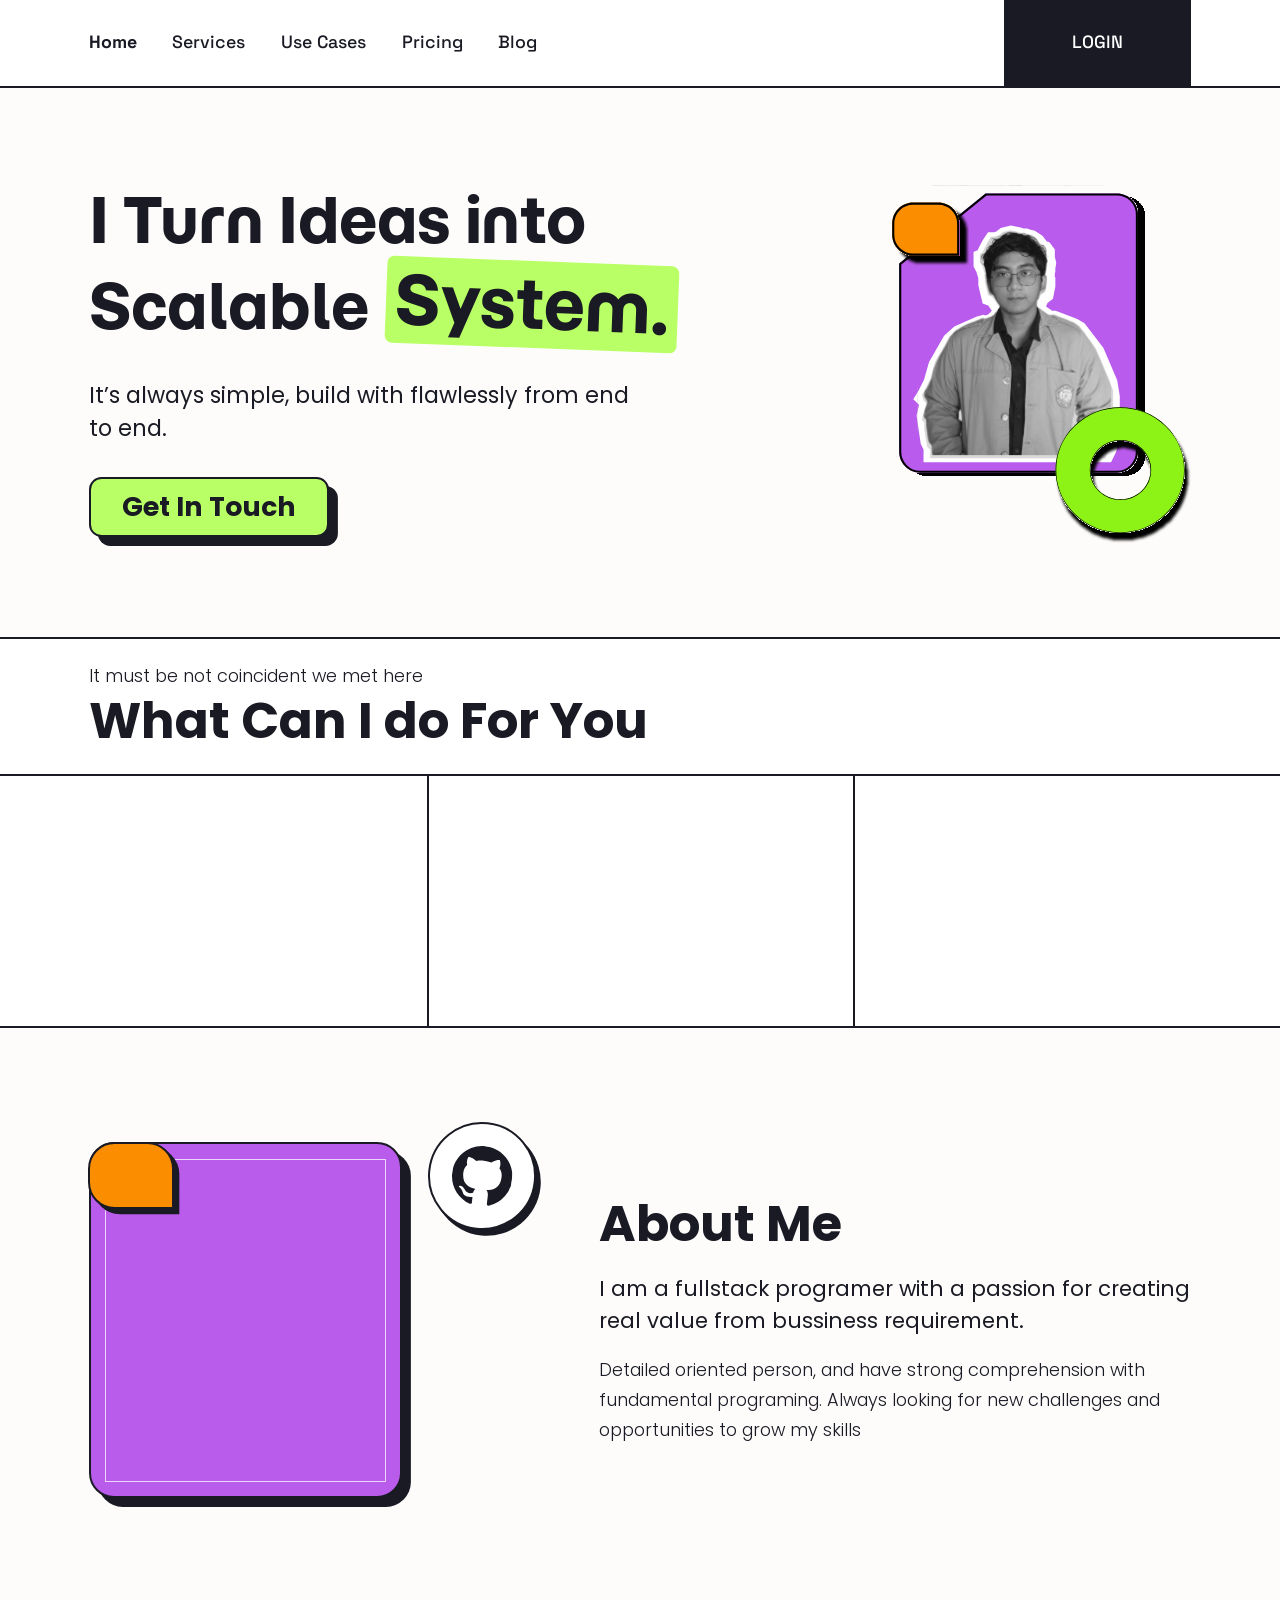
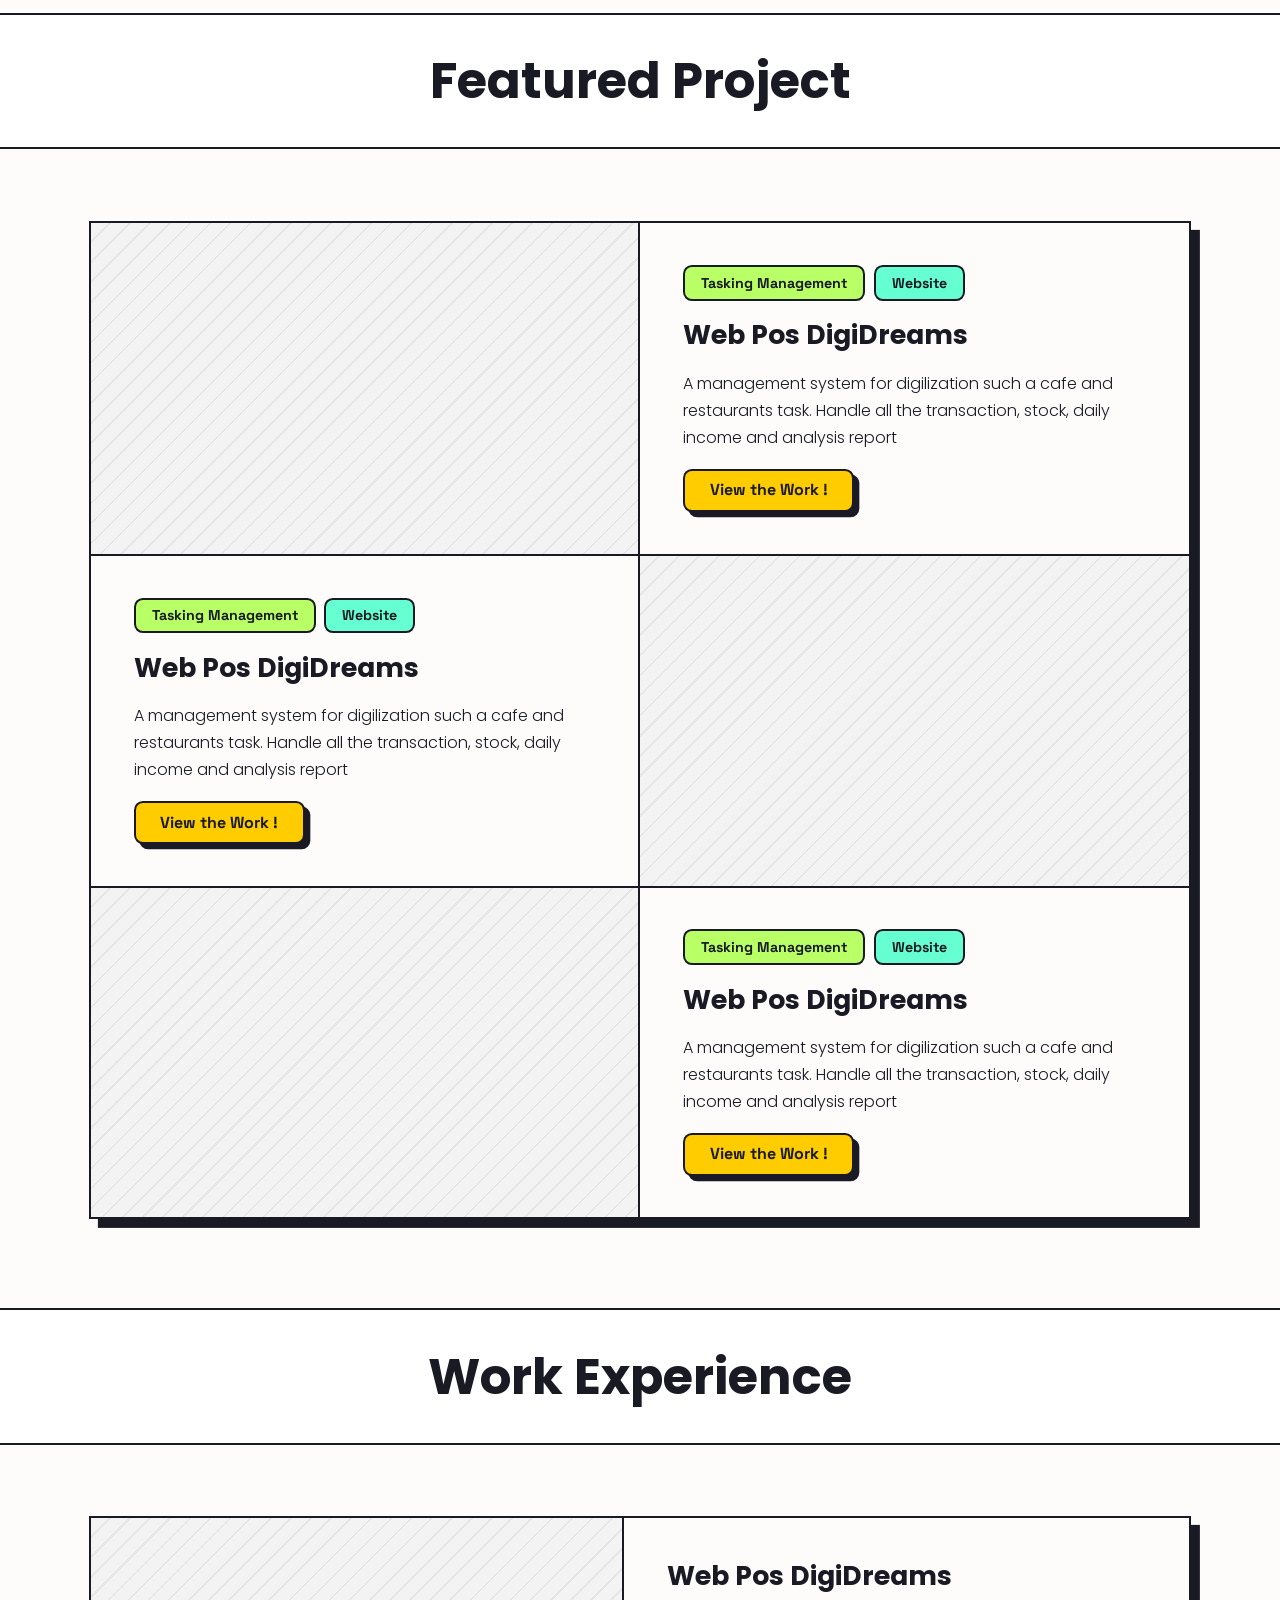
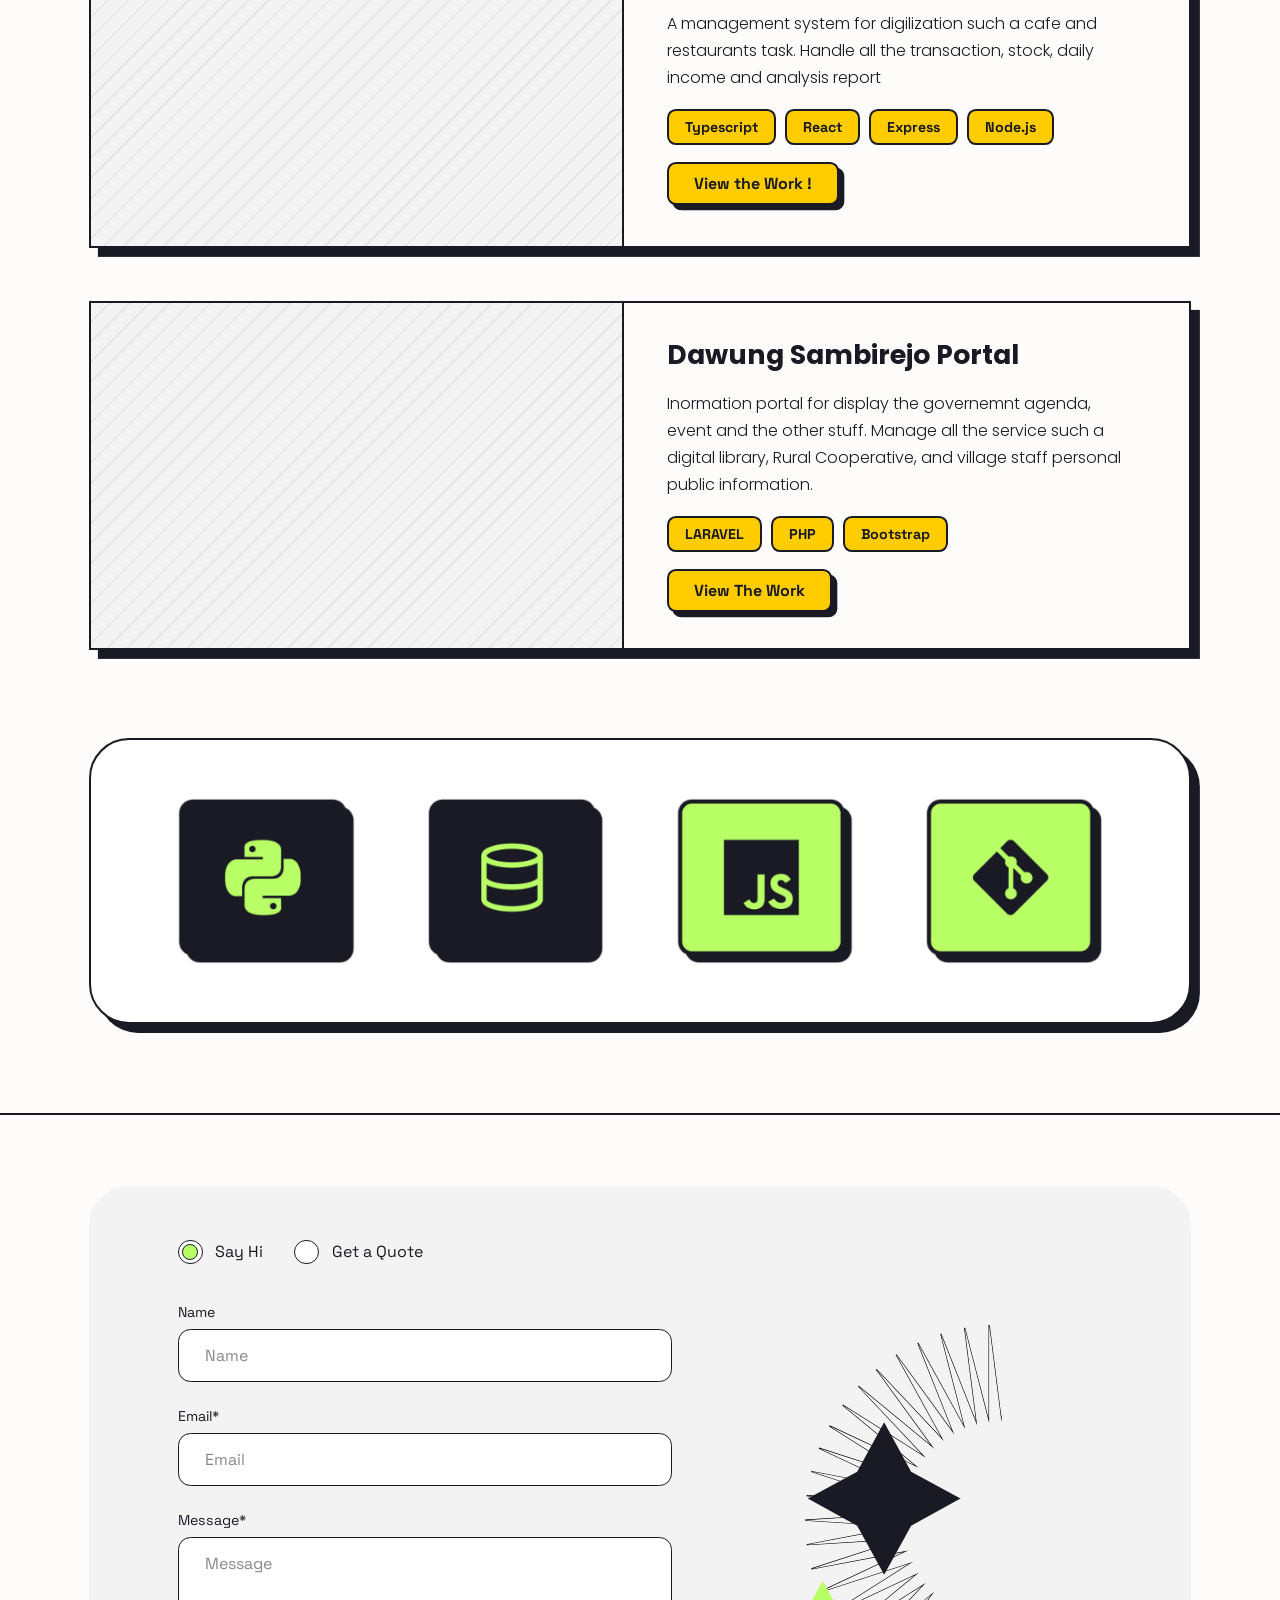
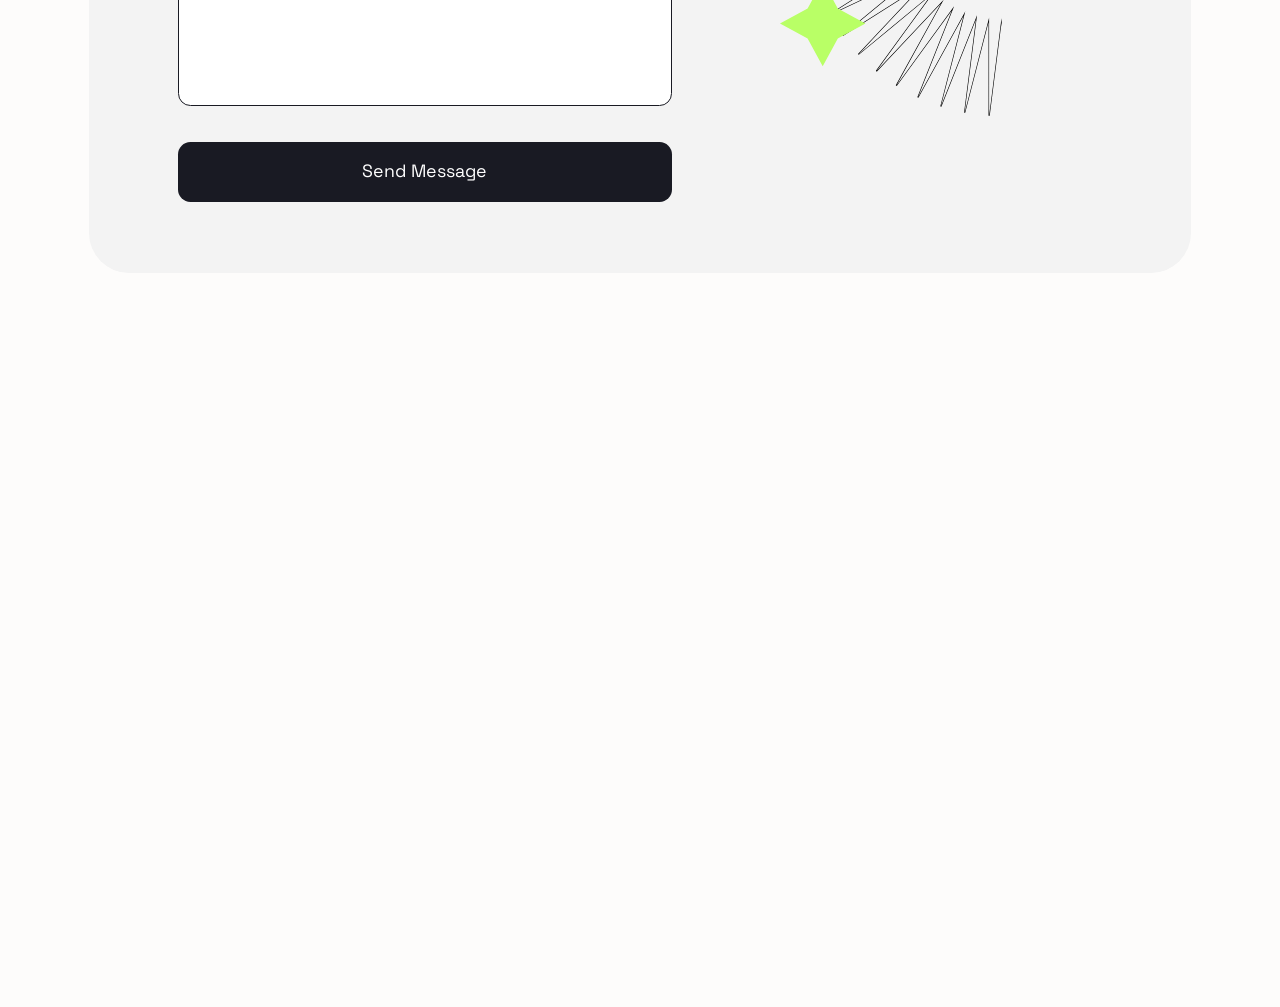
==== index.html @ 07a3982e "first init buat baseline" ====
<!doctype html>
<html lang="en">
<head>
  <meta charset="utf-8">
  <meta name="viewport" content="width=device-width, initial-scale=1">
  <title>Portfolio — Fullstack Developer</title>
  <link rel="preconnect" href="https://fonts.googleapis.com">
  <link rel="preconnect" href="https://fonts.gstatic.com" crossorigin>
  <link href="https://fonts.googleapis.com/css2?family=Momo+Trust+Display&family=Poppins:wght@300;400;700&family=Space+Grotesk:wght@400;500;700&display=swap" rel="stylesheet">
  <link rel="stylesheet" href="styles.css">
</head>
<body>

  <!-- NAVBAR -->
  <header class="nav">
    <div class="wrap nav__row">
      <nav class="nav__links" aria-label="Main">
        <a href="#home" class="is-active">Home</a>
        <a href="#services">Services</a>
        <a href="#projects">Use Cases</a>
        <a href="#experience">Pricing</a>
        <a href="#contact">Blog</a>
      </nav>
      <a class="nav__login" href="#contact">LOGIN</a>
    </div>
  </header>

  <main>
    <!-- HERO -->
    <section class="hero" id="home">
      <div class="wrap hero__row">
        <div class="hero__content">
          <h1 class="hero__title">
            <span class="hero__line">I Turn Ideas into</span>
            <span class="hero__line">Scalable <span class="hero__hl">System.</span></span>
          </h1>
          <p class="hero__desc">It’s always simple, build with flawlessly from end to end.</p>
          <a class="btn btn--cta" href="#contact">Get In Touch</a>
        </div>
        <img class="hero__art" src="assets/hero-art.svg" width="424" height="497" alt="Portrait on a purple panel with an orange tab and a green ring">
      </div>
    </section>

    <!-- SERVICES -->
    <section class="strip strip--open" id="services">
      <div class="wrap strip__text">
        <p class="eyebrow">It must be not coincident we met here</p>
        <h2 class="title">What Can I do For You</h2>
      </div>
    </section>
    <div class="trio" aria-label="Services">
      <div class="trio__cell"></div>
      <div class="trio__cell"></div>
      <div class="trio__cell"></div>
    </div>

    <!-- ABOUT -->
    <section class="about" id="about">
      <div class="wrap about__row">
        <div class="about__graphic" aria-hidden="true">
          <div class="panel">
            <div class="panel__tab"></div>
          </div>
          <div class="badge">
            <div class="badge__disc">
              <svg viewBox="0 0 16 16" width="68" height="68" fill="#191a23"><path d="M8 0C3.58 0 0 3.58 0 8c0 3.54 2.29 6.53 5.47 7.59.4.07.55-.17.55-.38 0-.19-.01-.82-.01-1.49-2.01.37-2.53-.49-2.69-.94-.09-.23-.48-.94-.82-1.13-.28-.15-.68-.52-.01-.53.63-.01 1.08.58 1.23.82.72 1.21 1.87.87 2.33.66.07-.52.28-.87.51-1.07-1.78-.2-3.64-.89-3.64-3.95 0-.87.31-1.59.82-2.15-.08-.2-.36-1.02.08-2.12 0 0 .67-.21 2.2.82.64-.18 1.32-.27 2-.27.68 0 1.36.09 2 .27 1.53-1.04 2.2-.82 2.2-.82.44 1.1.16 1.92.08 2.12.51.56.82 1.27.82 2.15 0 3.07-1.87 3.75-3.65 3.95.29.25.54.73.54 1.48 0 1.07-.01 1.93-.01 2.2 0 .21.15.46.55.38A8.013 8.013 0 0016 8c0-4.42-3.58-8-8-8z"/></svg>
            </div>
          </div>
        </div>
        <div class="about__text">
          <h2 class="title">About Me</h2>
          <p class="lead">I am a fullstack programer with a passion for creating real value from bussiness requirement.</p>
          <p class="body">Detailed oriented person, and have strong comprehension with fundamental programing. Always looking for new challenges and opportunities to grow my skills</p>
        </div>
      </div>
    </section>

    <!-- FEATURED PROJECT -->
    <section class="strip strip--center" id="projects">
      <div class="wrap"><h2 class="title">Featured Project</h2></div>
    </section>
    <section class="block">
      <div class="wrap">
        <div class="frame">
          <div class="prow">
            <div class="slot" aria-hidden="true"></div>
            <article class="cardbody">
              <div class="tags"><span class="tag tag--green">Tasking Management</span><span class="tag tag--mint">Website</span></div>
              <h3 class="card-title">Web Pos DigiDreams</h3>
              <p class="body">A management system for digilization such a cafe and restaurants task. Handle all the transaction, stock, daily income and analysis report</p>
              <a class="btn" href="#">View the Work !</a>
            </article>
          </div>
          <div class="prow">
            <article class="cardbody">
              <div class="tags"><span class="tag tag--green">Tasking Management</span><span class="tag tag--mint">Website</span></div>
              <h3 class="card-title">Web Pos DigiDreams</h3>
              <p class="body">A management system for digilization such a cafe and restaurants task. Handle all the transaction, stock, daily income and analysis report</p>
              <a class="btn" href="#">View the Work !</a>
            </article>
            <div class="slot" aria-hidden="true"></div>
          </div>
          <div class="prow">
            <div class="slot" aria-hidden="true"></div>
            <article class="cardbody">
              <div class="tags"><span class="tag tag--green">Tasking Management</span><span class="tag tag--mint">Website</span></div>
              <h3 class="card-title">Web Pos DigiDreams</h3>
              <p class="body">A management system for digilization such a cafe and restaurants task. Handle all the transaction, stock, daily income and analysis report</p>
              <a class="btn" href="#">View the Work !</a>
            </article>
          </div>
        </div>
      </div>
    </section>

    <!-- WORK EXPERIENCE -->
    <section class="strip strip--center" id="experience">
      <div class="wrap"><h2 class="title">Work Experience</h2></div>
    </section>
    <section class="block block--stack">
      <div class="wrap">
        <article class="frame wcard">
          <div class="slot" aria-hidden="true"></div>
          <div class="cardbody">
            <h3 class="card-title">Web Pos DigiDreams</h3>
            <p class="body">A management system for digilization such a cafe and restaurants task. Handle all the transaction, stock, daily income and analysis report</p>
            <div class="tags"><span class="tag tag--yellow">Typescript</span><span class="tag tag--yellow">React</span><span class="tag tag--yellow">Express</span><span class="tag tag--yellow">Node.js</span></div>
            <a class="btn" href="#">View the Work !</a>
          </div>
        </article>
        <article class="frame wcard">
          <div class="slot" aria-hidden="true"></div>
          <div class="cardbody">
            <h3 class="card-title">Dawung Sambirejo Portal</h3>
            <p class="body">Inormation portal for display the governemnt agenda, event and the other stuff. Manage all the service such a digital library, Rural Cooperative, and village staff personal public information.</p>
            <div class="tags"><span class="tag tag--yellow">LARAVEL</span><span class="tag tag--yellow">PHP</span><span class="tag tag--yellow">Bootstrap</span></div>
            <a class="btn" href="#">View The Work</a>
          </div>
        </article>
      </div>
    </section>

    <!-- SKILLS -->
    <section class="skills">
      <div class="wrap">
        <div class="skills__card">
          <img class="skill" src="assets/skill-python.png" width="201" height="189" alt="Python">
          <img class="skill" src="assets/skill-database.png" width="200" height="189" alt="SQL / Database">
          <img class="skill" src="assets/skill-javascript.png" width="201" height="189" alt="JavaScript">
          <img class="skill" src="assets/skill-git.png" width="200" height="189" alt="Git">
        </div>
      </div>
    </section>

    <hr class="rule">

    <!-- CONTACT -->
    <section class="contact" id="contact">
      <div class="wrap">
        <div class="contact__box">
          <form class="form" id="contact-form" novalidate>
            <div class="form__radios" role="radiogroup" aria-label="Topic">
              <label class="radio"><input type="radio" name="topic" value="hi" checked><span class="radio__dot"></span><span class="radio__label">Say Hi</span></label>
              <label class="radio"><input type="radio" name="topic" value="quote"><span class="radio__dot"></span><span class="radio__label">Get a Quote</span></label>
            </div>
            <div class="form__fields">
              <div class="field"><label for="f-name">Name</label><input id="f-name" name="name" type="text" placeholder="Name" autocomplete="name"></div>
              <div class="field"><label for="f-email">Email*</label><input id="f-email" name="email" type="email" placeholder="Email" autocomplete="email" required></div>
              <div class="field"><label for="f-msg">Message*</label><textarea id="f-msg" name="message" placeholder="Message" required></textarea></div>
            </div>
            <button class="form__submit" type="submit">Send Message</button>
          </form>
          <img class="contact__art" src="assets/contact-art.svg" width="470" height="762" alt="">
        </div>
      </div>
    </section>
  </main>

  <script src="script.js"></script>
</body>
</html>
---- styles.css ----
/* =========================================================
   Design tokens (from the Figma file, unified)
   ========================================================= */
:root {
  --ink: #191a23;
  --green: #b9ff66;
  --yellow: #ffcc00;
  --mint: #66ffd1;
  --purple: #b95beb;
  --orange: #fa8e00;
  --grey: #f3f3f3;
  --paper: #fdfcfb;
  --placeholder: #898989;

  --line: 3px;                      /* every structural line */
  --shadow-sm: 6px 6px 0 var(--ink);   /* buttons */
  --shadow-lg: 10px 10px 0 var(--ink); /* CTA + framed blocks */
  --r-sm: 10px;                     /* tags, buttons */
  --r-md: 14px;                     /* CTA, inputs */
  --r-lg: 45px;                     /* big standalone panels */

  --f-body: 'Poppins', sans-serif;
  --f-ui: 'Space Grotesk', sans-serif;
  --f-display: 'Momo Trust Display', 'Poppins', sans-serif;
}

*, *::before, *::after { box-sizing: border-box; margin: 0; padding: 0; }
html { scroll-behavior: smooth; }
body {
  background: var(--paper);
  color: var(--ink);
  font-family: var(--f-body);
  font-weight: 300;
  overflow-x: hidden;
}
img { display: block; max-width: none; }
a { color: inherit; text-decoration: none; }

/* One content column: 100px margins on a 1440 canvas */
.wrap { width: 1240px; margin: 0 auto; }

/* =========================================================
   Typography — bold = titles/labels, regular = lead, light = body
   ========================================================= */
.title { font: 700 56px/1.15 var(--f-body); }
.eyebrow { font: 300 20px/1.5 var(--f-body); }
.lead { font: 400 24px/1.5 var(--f-body); }
.body { font: 300 18px/1.7 var(--f-body); }
.card-title { font: 700 30px/1.25 var(--f-body); }

/* =========================================================
   Shared components
   ========================================================= */
.btn {
  display: inline-flex; align-items: center; justify-content: center;
  height: 48px; padding: 0 28px;
  background: var(--yellow); color: var(--ink);
  border: var(--line) solid var(--ink); border-radius: var(--r-sm);
  box-shadow: var(--shadow-sm);
  font: 700 18px/1 var(--f-ui); white-space: nowrap;
  transition: transform .12s, box-shadow .12s;
}
.btn:hover { transform: translate(3px, 3px); box-shadow: 3px 3px 0 var(--ink); }
.btn:active { transform: translate(6px, 6px); box-shadow: 0 0 0 var(--ink); }
.btn--cta {
  height: 68px; padding: 0 35px; background: var(--green);
  border-radius: var(--r-md); box-shadow: var(--shadow-lg);
  font: 700 30px/1 var(--f-body);
}
.btn--cta:hover { transform: translate(5px, 5px); box-shadow: 5px 5px 0 var(--ink); }
.btn--cta:active { transform: translate(10px, 10px); box-shadow: 0 0 0 var(--ink); }

.tags { display: flex; flex-wrap: wrap; gap: 10px; }
.tag {
  display: inline-flex; align-items: center; height: 40px; padding: 0 18px;
  border: var(--line) solid var(--ink); border-radius: var(--r-sm);
  font: 700 16px/1 var(--f-ui); white-space: nowrap;
}
.tag--green { background: var(--green); }
.tag--mint { background: var(--mint); }
.tag--yellow { background: var(--yellow); }

/* Full-bleed section strips: lines run edge to edge */
.strip {
  display: flex; align-items: center; height: 154px; background: #fff;
  border-top: var(--line) solid var(--ink); border-bottom: var(--line) solid var(--ink);
}
.strip--open { border-bottom: 0; }          /* the cards below supply this line */
.strip--center .wrap { text-align: center; }
.strip__text { display: flex; flex-direction: column; gap: 2px; }

/* Framed block: one border, one shadow, flush internal dividers */
.frame {
  background: var(--paper);
  border: var(--line) solid var(--ink); box-shadow: var(--shadow-lg);
}
.block { padding: 80px 0 100px; }
.block--stack .wrap { display: flex; flex-direction: column; gap: 60px; }

/* Empty image slot (project screenshots go here) */
.slot {
  background:
    repeating-linear-gradient(135deg, transparent 0 14px, rgba(25, 26, 35, .06) 14px 16px),
    var(--grey);
}

/* Card text column shared by projects + work experience */
.cardbody {
  display: flex; flex-direction: column; align-items: flex-start; justify-content: center;
  gap: 20px; padding: 40px 48px;
}
.cardbody .body { max-width: 520px; }

/* =========================================================
   Navbar
   ========================================================= */
.nav { background: #fff; border-bottom: var(--line) solid var(--ink); }
.nav__row { height: 97px; display: flex; justify-content: space-between; align-items: stretch; }
.nav__links { display: flex; align-items: center; gap: 40px; font: 500 20px/1 var(--f-ui); }
.nav__links a { transition: opacity .15s; }
.nav__links a:hover { opacity: .55; }
.nav__links a.is-active { font-weight: 700; }
.nav__login {
  width: 211px; display: flex; align-items: center; justify-content: center;
  background: var(--ink); color: #fff; font: 500 20px/1 var(--f-ui);
  transition: background .15s, color .15s;
}
.nav__login:hover { background: var(--green); color: var(--ink); }

/* =========================================================
   Hero
   ========================================================= */
.hero { padding: 56px 0 64px; }
.hero__row { display: flex; align-items: center; justify-content: space-between; }
.hero__content { display: flex; flex-direction: column; align-items: flex-start; gap: 35px; }
.hero__title { font: 400 70px/1.3 var(--f-display); }
.hero__line { display: block; }
.hero__hl {
  display: inline-block; padding: 0 10px; margin-left: 4px;
  background: var(--green); border-radius: 8px;
  font-size: 75px; transform: rotate(2.2deg);
}
.hero__desc { width: 613px; font: 400 25px/1.5 var(--f-body); }
.hero__art { width: 424px; height: 497px; flex: none; }

/* =========================================================
   Services
   ========================================================= */
.trio {
  display: grid; grid-template-columns: repeat(3, 1fr); height: 286px; background: #fff;
  border-top: var(--line) solid var(--ink); border-bottom: var(--line) solid var(--ink);
}
.trio__cell + .trio__cell { border-left: var(--line) solid var(--ink); }

/* =========================================================
   About
   ========================================================= */
.about { padding: 100px 0; }
.about__row { display: grid; grid-template-columns: 520px 1fr; column-gap: 54px; align-items: center; }
.about__graphic { position: relative; height: 458px; }
.panel {
  position: absolute; left: 0; top: 29px; width: 352px; height: 400px;
  background: var(--purple); border: var(--line) solid var(--ink); border-radius: 28px;
  box-shadow: var(--shadow-lg);
}
.panel::before {  /* thin inner frame, as in the hero artwork */
  content: ''; position: absolute; inset: 16px; border: 1px solid rgba(255, 255, 255, .75);
}
.panel__tab {
  position: absolute; left: -3px; top: -3px; width: 96px; height: 76px;
  background: var(--orange); border: var(--line) solid var(--ink);
  border-radius: 30px 30px 0 30px; box-shadow: var(--shadow-sm);
}
.badge { position: absolute; left: 376px; top: 0; width: 134px; height: 134px; display: flex; align-items: center; justify-content: center; }
.badge__disc {
  width: 122px; height: 122px; display: flex; align-items: center; justify-content: center;
  background: #fff; border: var(--line) solid var(--ink); border-radius: 50%;
  box-shadow: var(--shadow-sm); transform: rotate(6deg);
}
.about__text { display: flex; flex-direction: column; gap: 20px; max-width: 666px; }
.about__text .title { margin-bottom: 4px; }
.about__text .body { font-size: 20px; }

/* =========================================================
   Featured projects (3 rows: slot | text, text | slot, slot | text)
   ========================================================= */
.prow { display: grid; grid-template-columns: 1fr 1fr; min-height: 373px; }
.prow + .prow { border-top: var(--line) solid var(--ink); }
.prow > :first-child { border-right: var(--line) solid var(--ink); }

/* Work experience: image slot flush left, text right */
.wcard { display: grid; grid-template-columns: 600px 1fr; min-height: 373px; }
.wcard > .slot { border-right: var(--line) solid var(--ink); }

/* =========================================================
   Skills
   ========================================================= */
.skills { padding-bottom: 100px; }
.skills__card {
  display: flex; justify-content: center; gap: 80px; padding: 64px 40px;
  background: #fff; border: var(--line) solid var(--ink); border-radius: var(--r-lg);
  box-shadow: var(--shadow-lg);
}
.skill { transition: transform .15s; }
.skill:hover { transform: translate(-3px, -3px); }

/* =========================================================
   Contact
   ========================================================= */
.rule { border: 0; border-top: var(--line) solid var(--ink); }
.contact { padding: 80px 0 100px; }
.contact__box {
  position: relative; overflow: hidden; height: 773px;
  background: var(--grey); border-radius: var(--r-lg); padding: 60px 100px 80px;
}
/* the artwork has a baked-in 3px box edge on its top + right: push it out so the box clips it cleanly */
.contact__art { position: absolute; right: -8px; top: -5px; width: 470px; height: 762px; pointer-events: none; }
.form { position: relative; z-index: 1; width: 556px; display: flex; flex-direction: column; gap: 40px; }
.form__radios { display: flex; gap: 35px; }
.radio { position: relative; display: block; height: 28px; cursor: pointer; font: 400 18px/1 var(--f-ui); }
.radio input { position: absolute; opacity: 0; inset: 0; }
.radio__dot { position: absolute; left: 0; top: 0; width: 28px; height: 28px; border: 1px solid var(--ink); border-radius: 50%; background: #fff; }
.radio input:checked + .radio__dot::after { content: ''; position: absolute; inset: 4px; border-radius: 50%; background: var(--green); border: 1px solid var(--ink); }
.radio input:focus-visible + .radio__dot { outline: 2px solid var(--ink); outline-offset: 2px; }
.radio__label { display: block; margin-left: 42px; line-height: 28px; white-space: nowrap; }
.form__fields { display: flex; flex-direction: column; gap: 25px; }
.field { display: flex; flex-direction: column; gap: 5px; }
.field label { font: 400 16px/28px var(--f-ui); }
.field input, .field textarea {
  width: 556px; background: #fff; border: 1px solid var(--ink); border-radius: var(--r-md);
  padding: 18px 30px; font: 400 18px/1.3 var(--f-ui); color: var(--ink); outline: none;
}
.field input { height: 59px; }
.field textarea { height: 190px; resize: none; }
.field input::placeholder, .field textarea::placeholder { color: var(--placeholder); }
.field input:focus, .field textarea:focus { box-shadow: 0 0 0 3px var(--green); }
.field.is-invalid input, .field.is-invalid textarea { border-color: #d33; box-shadow: 0 0 0 3px rgba(221, 51, 51, .25); }
.form__submit {
  width: 556px; height: 68px; background: var(--ink); color: #fff; border: 0; border-radius: var(--r-md); cursor: pointer;
  font: 400 20px/1 var(--f-ui); transition: background .15s, color .15s;
}
.form__submit:hover { background: var(--green); color: var(--ink); }
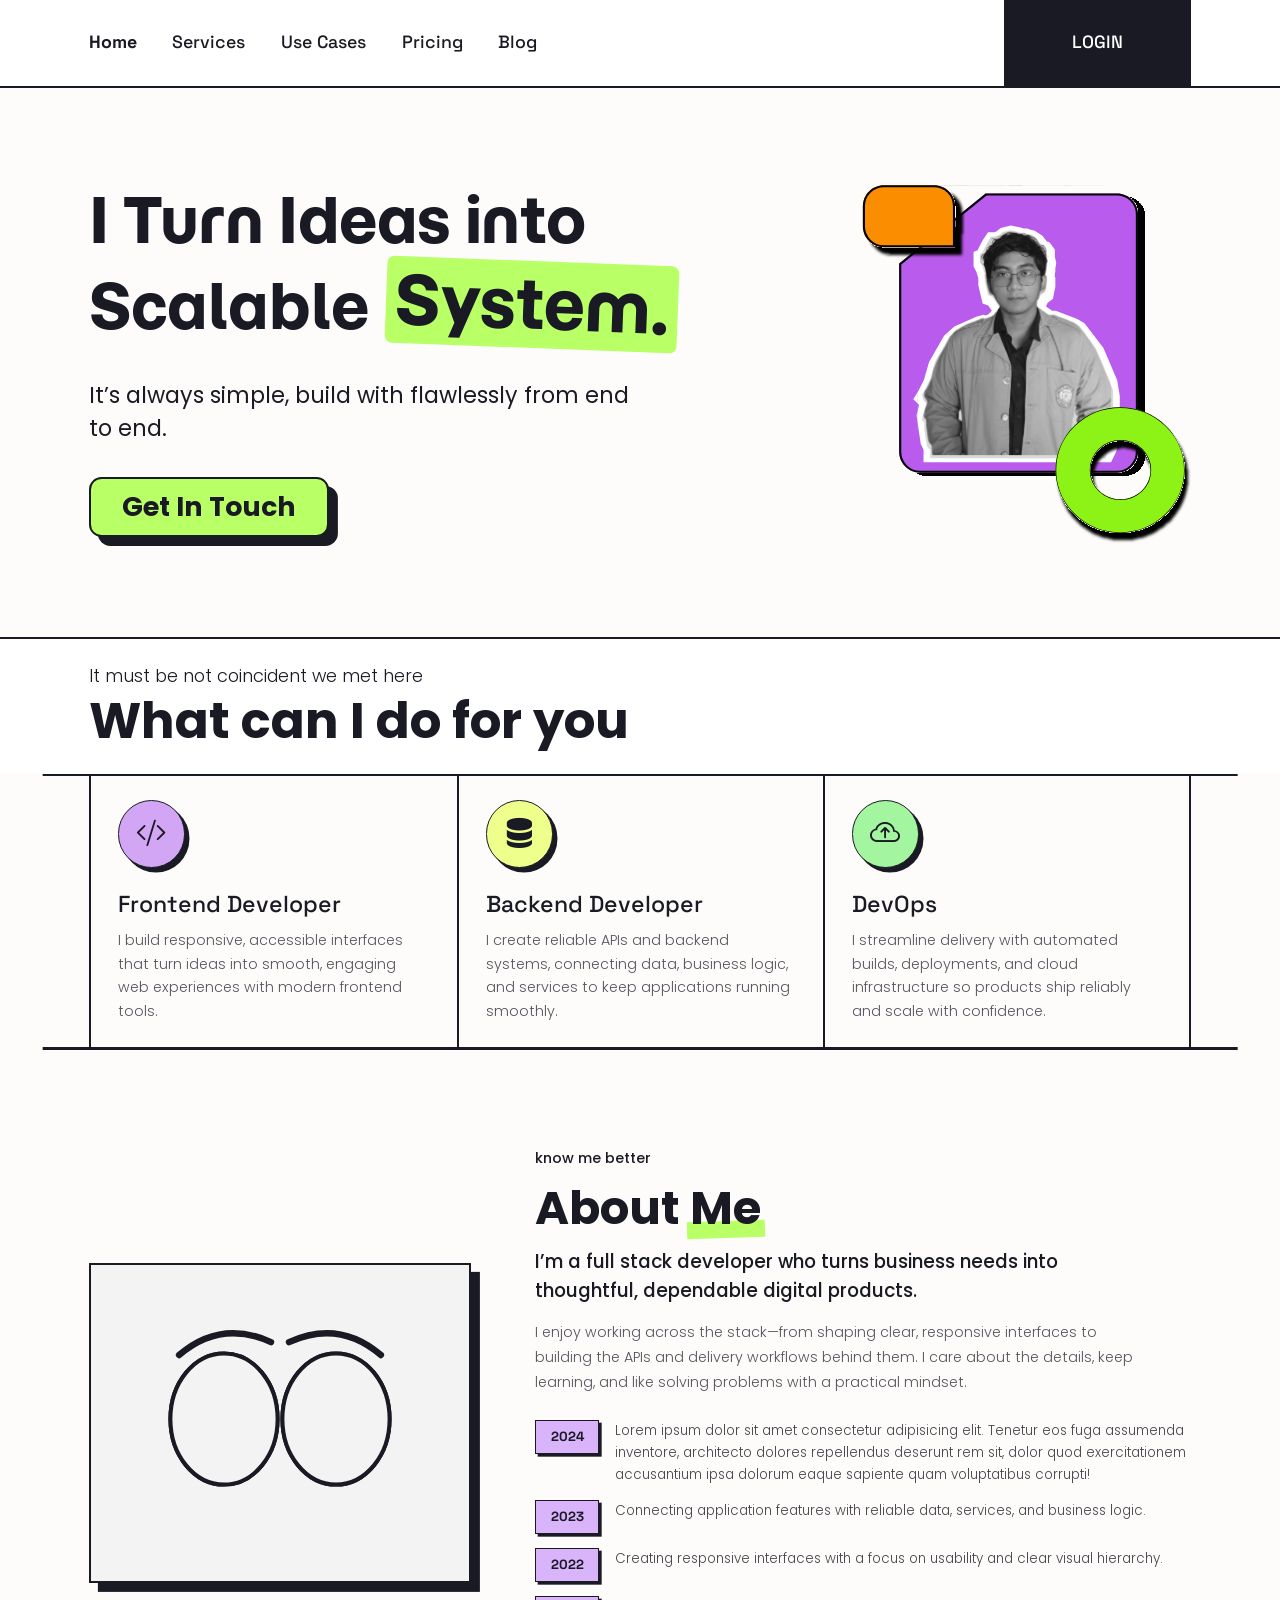
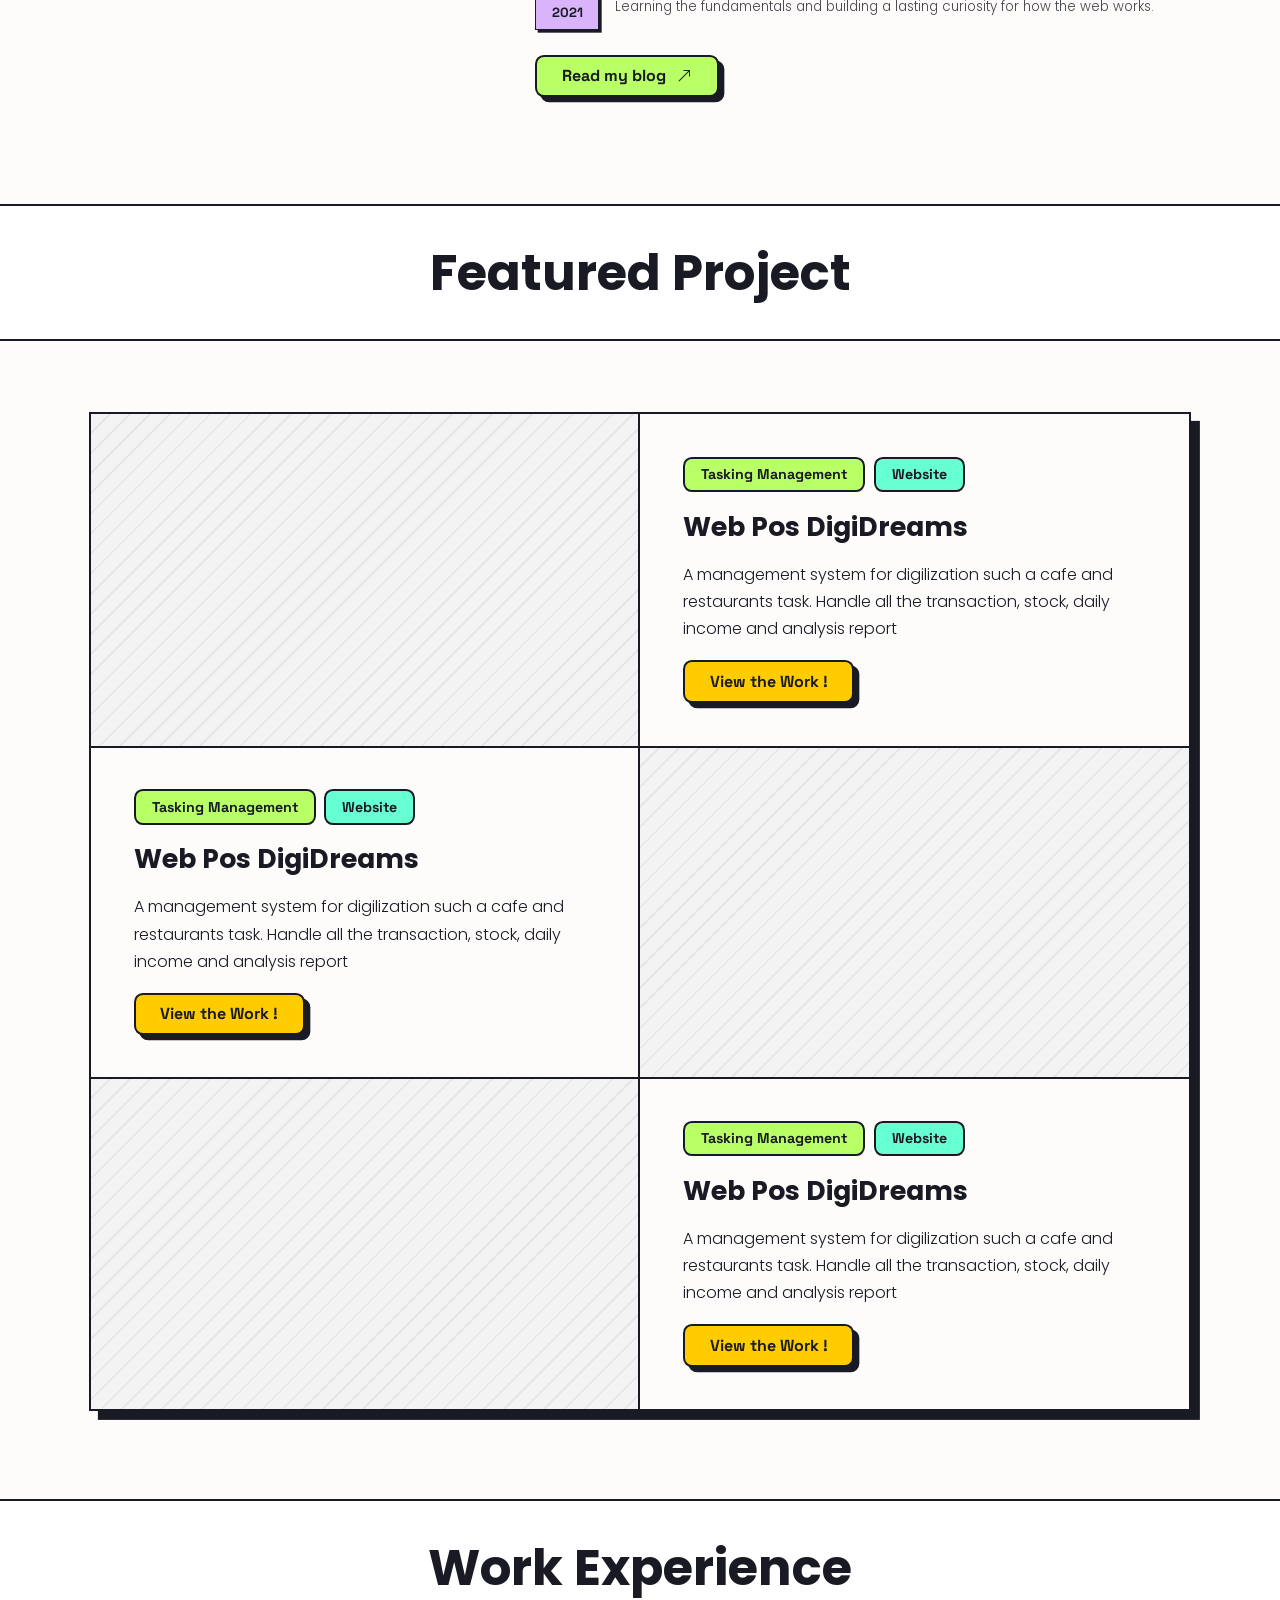
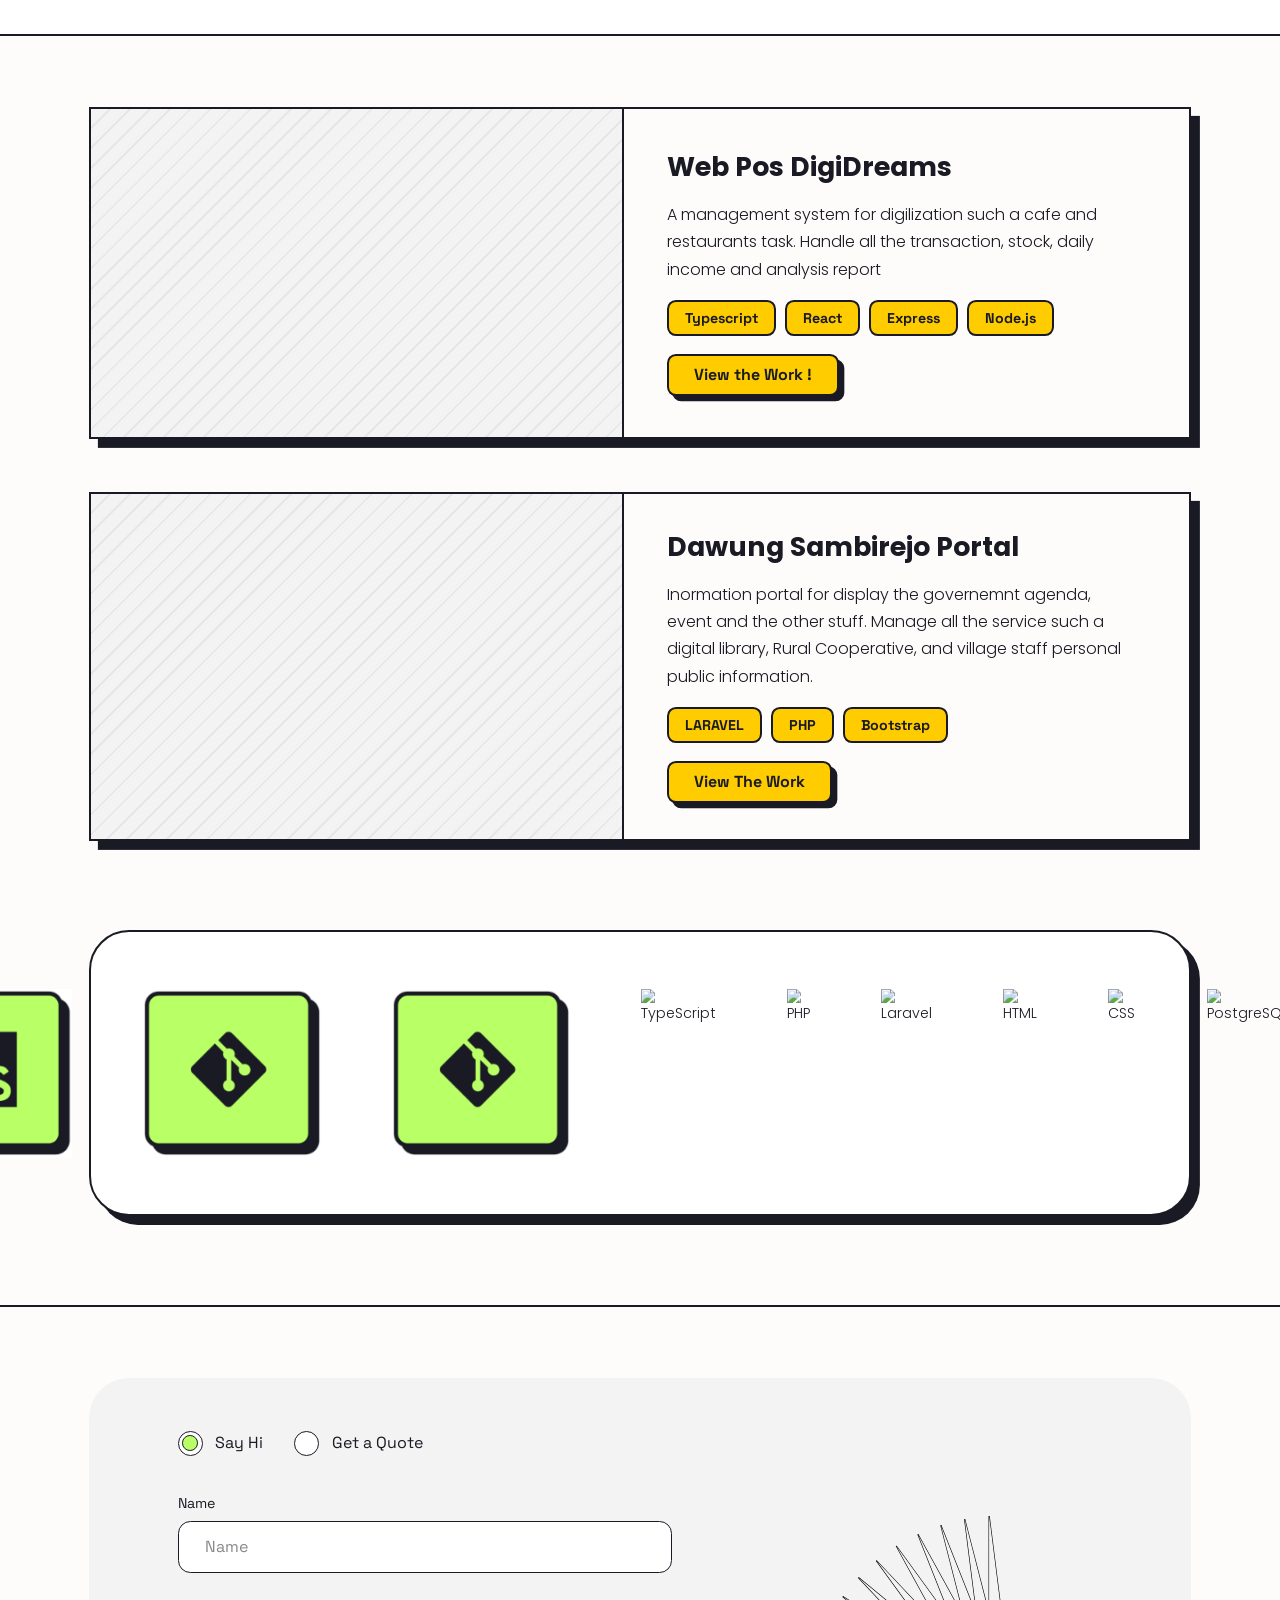
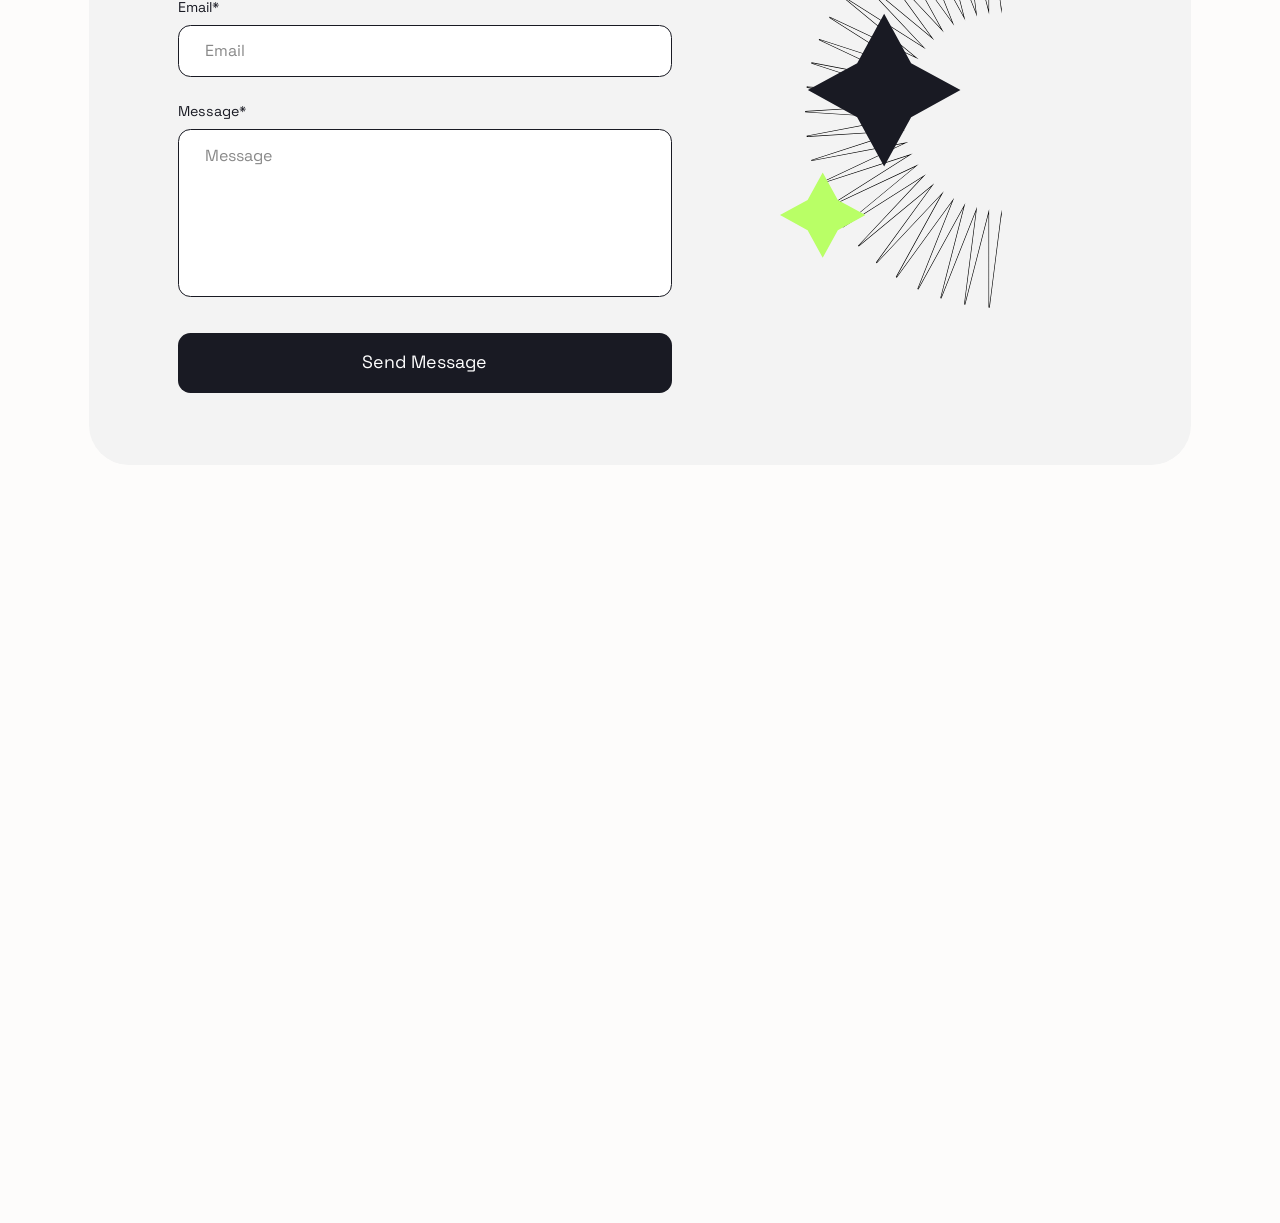
==== commit d5fdc51f: "fix" ====
--- a/index.html
+++ b/index.html
@@ -6,6 +6,7 @@
   <title>Portfolio — Fullstack Developer</title>
   <link rel="preconnect" href="https://fonts.googleapis.com">
   <link rel="preconnect" href="https://fonts.gstatic.com" crossorigin>
+  <link rel="stylesheet" href="https://cdn.jsdelivr.net/npm/bootstrap-icons@1.11.3/font/bootstrap-icons.min.css">
   <link href="https://fonts.googleapis.com/css2?family=Momo+Trust+Display&family=Poppins:wght@300;400;700&family=Space+Grotesk:wght@400;500;700&display=swap" rel="stylesheet">
   <link rel="stylesheet" href="styles.css">
 </head>
@@ -44,33 +45,58 @@
     <!-- SERVICES -->
     <section class="strip strip--open" id="services">
       <div class="wrap strip__text">
-        <p class="eyebrow">It must be not coincident we met here</p>
-        <h2 class="title">What Can I do For You</h2>
+      <p class="eyebrow">It must be not coincident we met here</p>
+        <h2 class="title">What can I do for you</h2>
       </div>
     </section>
     <div class="trio" aria-label="Services">
-      <div class="trio__cell"></div>
-      <div class="trio__cell"></div>
-      <div class="trio__cell"></div>
+      <article class="trio__cell">
+        <span class="service-icon service-icon--purple" aria-hidden="true"><i class="bi bi-code-slash"></i></span>
+        <h3 class="service-title">Frontend Developer</h3>
+        <p class="service-desc">I build responsive, accessible interfaces that turn ideas into smooth, engaging web experiences with modern frontend tools.</p>
+      </article>
+      <article class="trio__cell">
+        <span class="service-icon service-icon--yellow" aria-hidden="true"><i class="bi bi-server"></i></span>
+        <h3 class="service-title">Backend Developer</h3>
+        <p class="service-desc">I create reliable APIs and backend systems, connecting data, business logic, and services to keep applications running smoothly.</p>
+      </article>
+      <article class="trio__cell">
+        <span class="service-icon service-icon--green" aria-hidden="true"><i class="bi bi-cloud-arrow-up"></i></span>
+        <h3 class="service-title">DevOps</h3>
+        <p class="service-desc">I streamline delivery with automated builds, deployments, and cloud infrastructure so products ship reliably and scale with confidence.</p>
+      </article>
     </div>
 
     <!-- ABOUT -->
     <section class="about" id="about">
-      <div class="wrap about__row">
-        <div class="about__graphic" aria-hidden="true">
-          <div class="panel">
-            <div class="panel__tab"></div>
-          </div>
-          <div class="badge">
-            <div class="badge__disc">
-              <svg viewBox="0 0 16 16" width="68" height="68" fill="#191a23"><path d="M8 0C3.58 0 0 3.58 0 8c0 3.54 2.29 6.53 5.47 7.59.4.07.55-.17.55-.38 0-.19-.01-.82-.01-1.49-2.01.37-2.53-.49-2.69-.94-.09-.23-.48-.94-.82-1.13-.28-.15-.68-.52-.01-.53.63-.01 1.08.58 1.23.82.72 1.21 1.87.87 2.33.66.07-.52.28-.87.51-1.07-1.78-.2-3.64-.89-3.64-3.95 0-.87.31-1.59.82-2.15-.08-.2-.36-1.02.08-2.12 0 0 .67-.21 2.2.82.64-.18 1.32-.27 2-.27.68 0 1.36.09 2 .27 1.53-1.04 2.2-.82 2.2-.82.44 1.1.16 1.92.08 2.12.51.56.82 1.27.82 2.15 0 3.07-1.87 3.75-3.65 3.95.29.25.54.73.54 1.48 0 1.07-.01 1.93-.01 2.2 0 .21.15.46.55.38A8.013 8.013 0 0016 8c0-4.42-3.58-8-8-8z"/></svg>
-            </div>
-          </div>
-        </div>
-        <div class="about__text">
-          <h2 class="title">About Me</h2>
-          <p class="lead">I am a fullstack programer with a passion for creating real value from bussiness requirement.</p>
-          <p class="body">Detailed oriented person, and have strong comprehension with fundamental programing. Always looking for new challenges and opportunities to grow my skills</p>
+      <div class="wrap about__layout">
+        <div class="about__art">
+          <div class="eye-box" aria-label="Illustration of eyes that follow your cursor">
+            <svg class="eye-art" viewBox="0 0 400 220" role="img" aria-labelledby="eyes-title">
+              <title id="eyes-title">Eyes following the cursor</title>
+              <ellipse cx="130" cy="105" rx="67" ry="82" fill="#fff" stroke="#191a23" stroke-width="5"/>
+              <ellipse cx="270" cy="105" rx="67" ry="82" fill="#fff" stroke="#191a23" stroke-width="5"/>
+              <path class="eye-brow eye-brow--left" d="M72 25q58-37 116 0" fill="none" stroke="#191a23" stroke-width="8" stroke-linecap="round"/>
+              <path class="eye-brow eye-brow--right" d="M212 25q58-37 116 0" fill="none" stroke="#191a23" stroke-width="8" stroke-linecap="round"/>
+              <g class="eye-pupil"><circle cx="130" cy="110" r="30" fill="#191a23"/></g>
+              <g class="eye-pupil"><circle cx="270" cy="110" r="30" fill="#191a23"/></g>
+              <ellipse class="eye-lid eye-lid--left" cx="130" cy="105" rx="67" ry="82" fill="#f3f3f3" stroke="#191a23" stroke-width="5"/>
+              <ellipse class="eye-lid eye-lid--right" cx="270" cy="105" rx="67" ry="82" fill="#f3f3f3" stroke="#191a23" stroke-width="5"/>
+            </svg>
+          </div>
+        </div>
+        <div class="about__content">
+          <p class="eyebrow">know me better</p>
+          <h2 class="title">About <span class="about__highlight">Me</span></h2>
+          <p class="about__lead">I’m a full stack developer who turns business needs into thoughtful, dependable digital products.</p>
+          <p class="about__body">I enjoy working across the stack—from shaping clear, responsive interfaces to building the APIs and delivery workflows behind them. I care about the details, keep learning, and like solving problems with a practical mindset.</p>
+          <div class="about__timeline" aria-label="Development journey by year">
+            <article class="about-milestone"><span class="about-milestone__year">2024</span><p>Lorem ipsum dolor sit amet consectetur adipisicing elit. Tenetur eos fuga assumenda inventore, architecto dolores repellendus deserunt rem sit, dolor quod exercitationem accusantium ipsa dolorum eaque sapiente quam voluptatibus corrupti!</p></article>
+            <article class="about-milestone"><span class="about-milestone__year">2023</span><p>Connecting application features with reliable data, services, and business logic.</p></article>
+            <article class="about-milestone"><span class="about-milestone__year">2022</span><p>Creating responsive interfaces with a focus on usability and clear visual hierarchy.</p></article>
+            <article class="about-milestone"><span class="about-milestone__year">2021</span><p>Learning the fundamentals and building a lasting curiosity for how the web works.</p></article>
+          </div>
+          <a class="btn about__blog" href="blog.html">Read my blog <i class="bi bi-arrow-up-right" aria-hidden="true"></i></a>
         </div>
       </div>
     </section>
@@ -148,6 +174,18 @@
           <img class="skill" src="assets/skill-database.png" width="200" height="189" alt="SQL / Database">
           <img class="skill" src="assets/skill-javascript.png" width="201" height="189" alt="JavaScript">
           <img class="skill" src="assets/skill-git.png" width="200" height="189" alt="Git">
+          <img class="skill" src="assets/skill-git.png" width="200" height="189" alt="Git">
+          <img class="skill" src="assets/typescript.svg" width="201" height="189" alt="TypeScript">
+          <img class="skill" src="assets/php.svg" width="201" height="189" alt="PHP">
+          <img class="skill" src="assets/laravel.svg" width="201" height="189" alt="Laravel">
+          <img class="skill" src="assets/html.svg" width="201" height="189" alt="HTML">
+          <img class="skill" src="assets/css.svg" width="201" height="189" alt="CSS">
+          <img class="skill" src="assets/postgresql.svg" width="201" height="189" alt="PostgreSQL">
+          <img class="skill" src="assets/mongodb.svg" width="201" height="189" alt="MongoDB">
+          <img class="skill" src="assets/mysql.svg" width="201" height="189" alt="MySQL">
+          <img class="skill" src="assets/vercel.svg" width="201" height="189" alt="Vercel">
+          <img class="skill" src="assets/linux.svg" width="201" height="189" alt="Linux">
+          <img class="skill" src="assets/prisma.svg" width="201" height="189" alt="Prisma">
         </div>
       </div>
     </section>
--- a/styles.css
+++ b/styles.css
@@ -147,39 +147,91 @@
    Services
    ========================================================= */
 .trio {
-  display: grid; grid-template-columns: repeat(3, 1fr); height: 286px; background: #fff;
-  border-top: var(--line) solid var(--ink); border-bottom: var(--line) solid var(--ink);
-}
+  display: grid; grid-template-columns: repeat(3, 1fr); min-height: 286px; background: var(--paper);
+  position: relative; width: calc(100% - 48px); max-width: 1240px; margin: 0 auto;
+  border-left: var(--line) solid var(--ink); border-right: var(--line) solid var(--ink);
+}
+.trio::before, .trio::after {
+  content: ''; position: absolute; left: 50%; width: calc(100vw + 64px); height: var(--line);
+  background: var(--ink); transform: translateX(-50%);
+}
+.trio::before { top: 0; }
+.trio::after { bottom: 0; }
 .trio__cell + .trio__cell { border-left: var(--line) solid var(--ink); }
+.trio__cell { min-width: 0; display: flex; flex-direction: column; align-items: flex-start; padding: 30px; }
+.service-icon {
+  width: 76px; height: 76px; display: grid; place-items: center; margin-bottom: 25px;
+  border: 2px solid var(--ink); border-radius: 50%; box-shadow: 5px 5px 0 var(--ink);
+  font-size: 34px; line-height: 1;
+}
+.service-icon--purple { background: #d3a6f5; }
+.service-icon--yellow { background: #efff8b; }
+.service-icon--green { background: #a4f5a0; }
+.service-title { margin-bottom: 12px; font: 500 26px/1.25 var(--f-ui); }
+.service-desc { max-width: 460px; color: #55545c; font: 300 16px/1.65 var(--f-body); }
+@media (max-width: 900px) {
+  .trio {
+    grid-template-columns: 1fr; gap: 18px; min-height: 0;
+    border: 0;
+  }
+  .trio::before, .trio::after { display: none; }
+  .trio__cell, .trio__cell + .trio__cell {
+    padding: 28px 24px; border: var(--line) solid var(--ink);
+  }
+}
 
 /* =========================================================
    About
    ========================================================= */
-.about { padding: 100px 0; }
-.about__row { display: grid; grid-template-columns: 520px 1fr; column-gap: 54px; align-items: center; }
-.about__graphic { position: relative; height: 458px; }
-.panel {
-  position: absolute; left: 0; top: 29px; width: 352px; height: 400px;
-  background: var(--purple); border: var(--line) solid var(--ink); border-radius: 28px;
-  box-shadow: var(--shadow-lg);
-}
-.panel::before {  /* thin inner frame, as in the hero artwork */
-  content: ''; position: absolute; inset: 16px; border: 1px solid rgba(255, 255, 255, .75);
-}
-.panel__tab {
-  position: absolute; left: -3px; top: -3px; width: 96px; height: 76px;
-  background: var(--orange); border: var(--line) solid var(--ink);
-  border-radius: 30px 30px 0 30px; box-shadow: var(--shadow-sm);
-}
-.badge { position: absolute; left: 376px; top: 0; width: 134px; height: 134px; display: flex; align-items: center; justify-content: center; }
-.badge__disc {
-  width: 122px; height: 122px; display: flex; align-items: center; justify-content: center;
-  background: #fff; border: var(--line) solid var(--ink); border-radius: 50%;
-  box-shadow: var(--shadow-sm); transform: rotate(6deg);
-}
-.about__text { display: flex; flex-direction: column; gap: 20px; max-width: 666px; }
-.about__text .title { margin-bottom: 4px; }
-.about__text .body { font-size: 20px; }
+.about { padding: 110px 0 120px; }
+.about__layout { display: grid; grid-template-columns: 430px minmax(0, 1fr); gap: 72px; align-items: center; }
+.about__art { min-width: 0; }
+.eye-box { display: grid; place-items: center; min-height: 360px; padding: 30px; background: #f3f3f3; border: var(--line) solid var(--ink); box-shadow: var(--shadow-lg); }
+.eye-art { display: block; width: 100%; max-width: 360px; overflow: visible; }
+.eye-pupil { transition: transform .07s ease-out; }
+.eye-brow { transform-box: fill-box; transform-origin: center; transition: transform .2s ease-in-out; }
+.eye-lid { transform-box: fill-box; transform-origin: center; transform: scaleY(0); transition: transform .12s ease-out; }
+.eye-box.is-blinking .eye-lid { transform: scaleY(1); transition: transform .09s ease-in; }
+.eye-box.is-curious .eye-brow--left { transform: translateY(-8px) rotate(-8deg); }
+.eye-box.is-curious .eye-brow--right { transform: translateY(-8px) rotate(8deg); }
+.eye-box.is-surprised .eye-brow--left { transform: translateY(-13px) rotate(-5deg) scale(1.08); }
+.eye-box.is-surprised .eye-brow--right { transform: translateY(-13px) rotate(5deg) scale(1.08); }
+.about__content { display: flex; flex-direction: column; align-items: flex-start; gap: 16px; }
+.about__content > .eyebrow { font-size: 16px; font-weight: 500; }
+.about__content > .title { font-size: 52px; line-height: 1.1; }
+.about__highlight { position: relative; z-index: 0; }
+.about__highlight::after { content: ''; position: absolute; z-index: -1; left: -4px; right: -4px; bottom: 3px; height: 19px; background: var(--green); transform: rotate(-2deg); }
+.about__lead { max-width: 690px; font: 500 21px/1.55 var(--f-body); }
+.about__body { max-width: 690px; color: #55545c; font: 300 16px/1.75 var(--f-body); }
+.about__timeline { display: flex; flex-direction: column; gap: 16px; width: 100%; margin: 12px 0 8px; }
+.about-milestone { display: grid; grid-template-columns: 72px minmax(0, 1fr); align-items: start; gap: 18px; }
+.about-milestone__year { display: inline-flex; min-height: 38px; align-items: center; justify-content: center; padding: 0 8px; background: #d9b4fa; border: 2px solid var(--ink); box-shadow: 3px 3px 0 var(--ink); font: 700 15px/1 var(--f-ui); }
+.about-milestone p { color: #45444b; font: 300 15px/1.65 var(--f-body); }
+.about__blog { gap: 12px; margin-top: 4px; background: var(--green); }
+.about__blog i { font-size: 17px; }
+.blog-home { display: flex; align-items: center; font: 500 18px/1 var(--f-ui); }
+.blog-page { padding-top: 90px; padding-bottom: 120px; }
+.blog-page > .title { margin: 10px 0 18px; }
+.blog-intro { max-width: 700px; color: #55545c; font: 300 19px/1.7 var(--f-body); }
+.blog-list { display: grid; gap: 24px; margin-top: 54px; }
+.blog-post { padding: 30px 34px; background: #fff; border: var(--line) solid var(--ink); box-shadow: var(--shadow-lg); }
+.blog-post h2 { margin: 20px 0 12px; font: 700 25px/1.3 var(--f-ui); }
+.blog-post p { max-width: 850px; color: #55545c; font: 300 16px/1.75 var(--f-body); }
+@media (max-width: 1000px) {
+  .about__layout { grid-template-columns: minmax(0, 1fr); gap: 44px; }
+  .about__art { width: min(100%, 520px); margin: 0 auto; }
+  .eye-box { min-height: 340px; }
+}
+@media (max-width: 600px) {
+  .about { padding: 72px 0; }
+  .about__content > .title { font-size: 42px; }
+  .about__lead { font-size: 18px; }
+  .eye-box { min-height: 260px; padding: 24px; }
+  .about-milestone { grid-template-columns: 66px minmax(0, 1fr); gap: 14px; }
+  .blog-page { padding-top: 64px; padding-bottom: 80px; }
+  .blog-post { padding: 24px 20px; }
+  .blog-post h2 { font-size: 21px; }
+}
 
 /* =========================================================
    Featured projects (3 rows: slot | text, text | slot, slot | text)
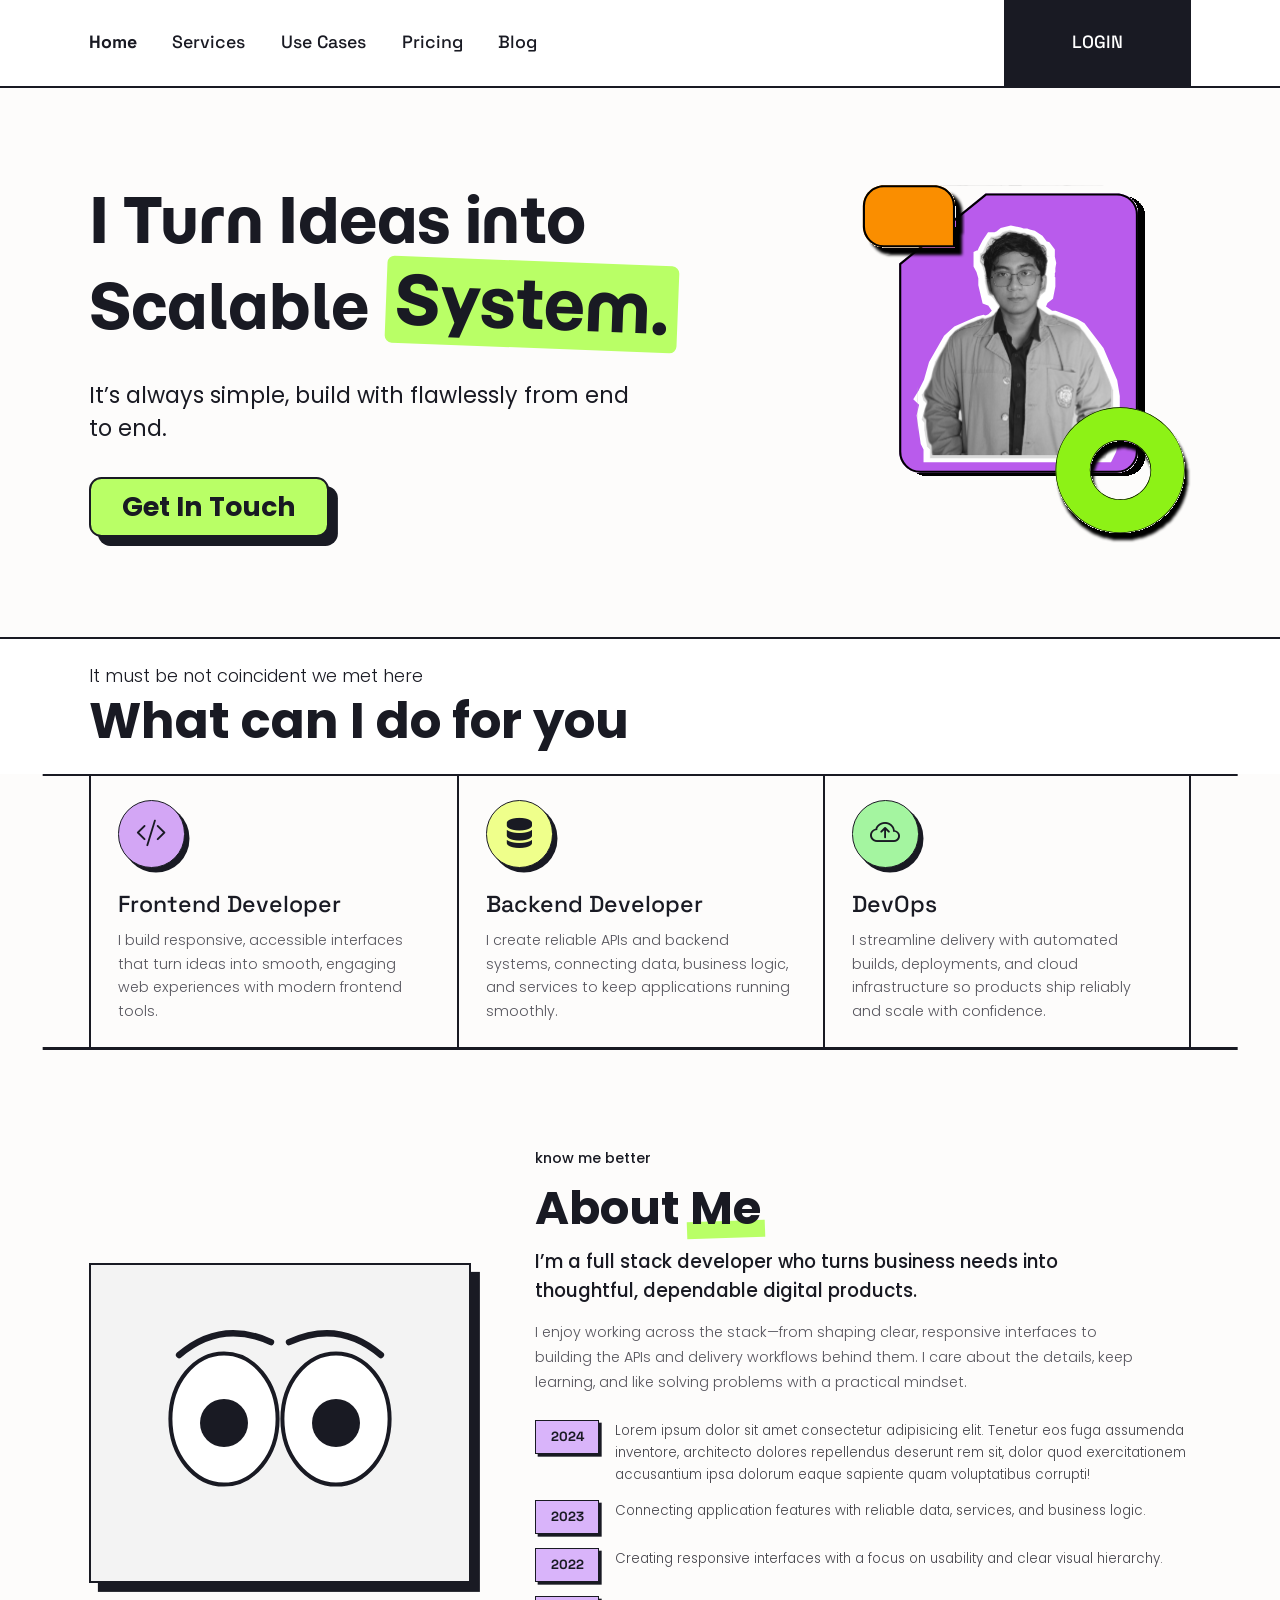
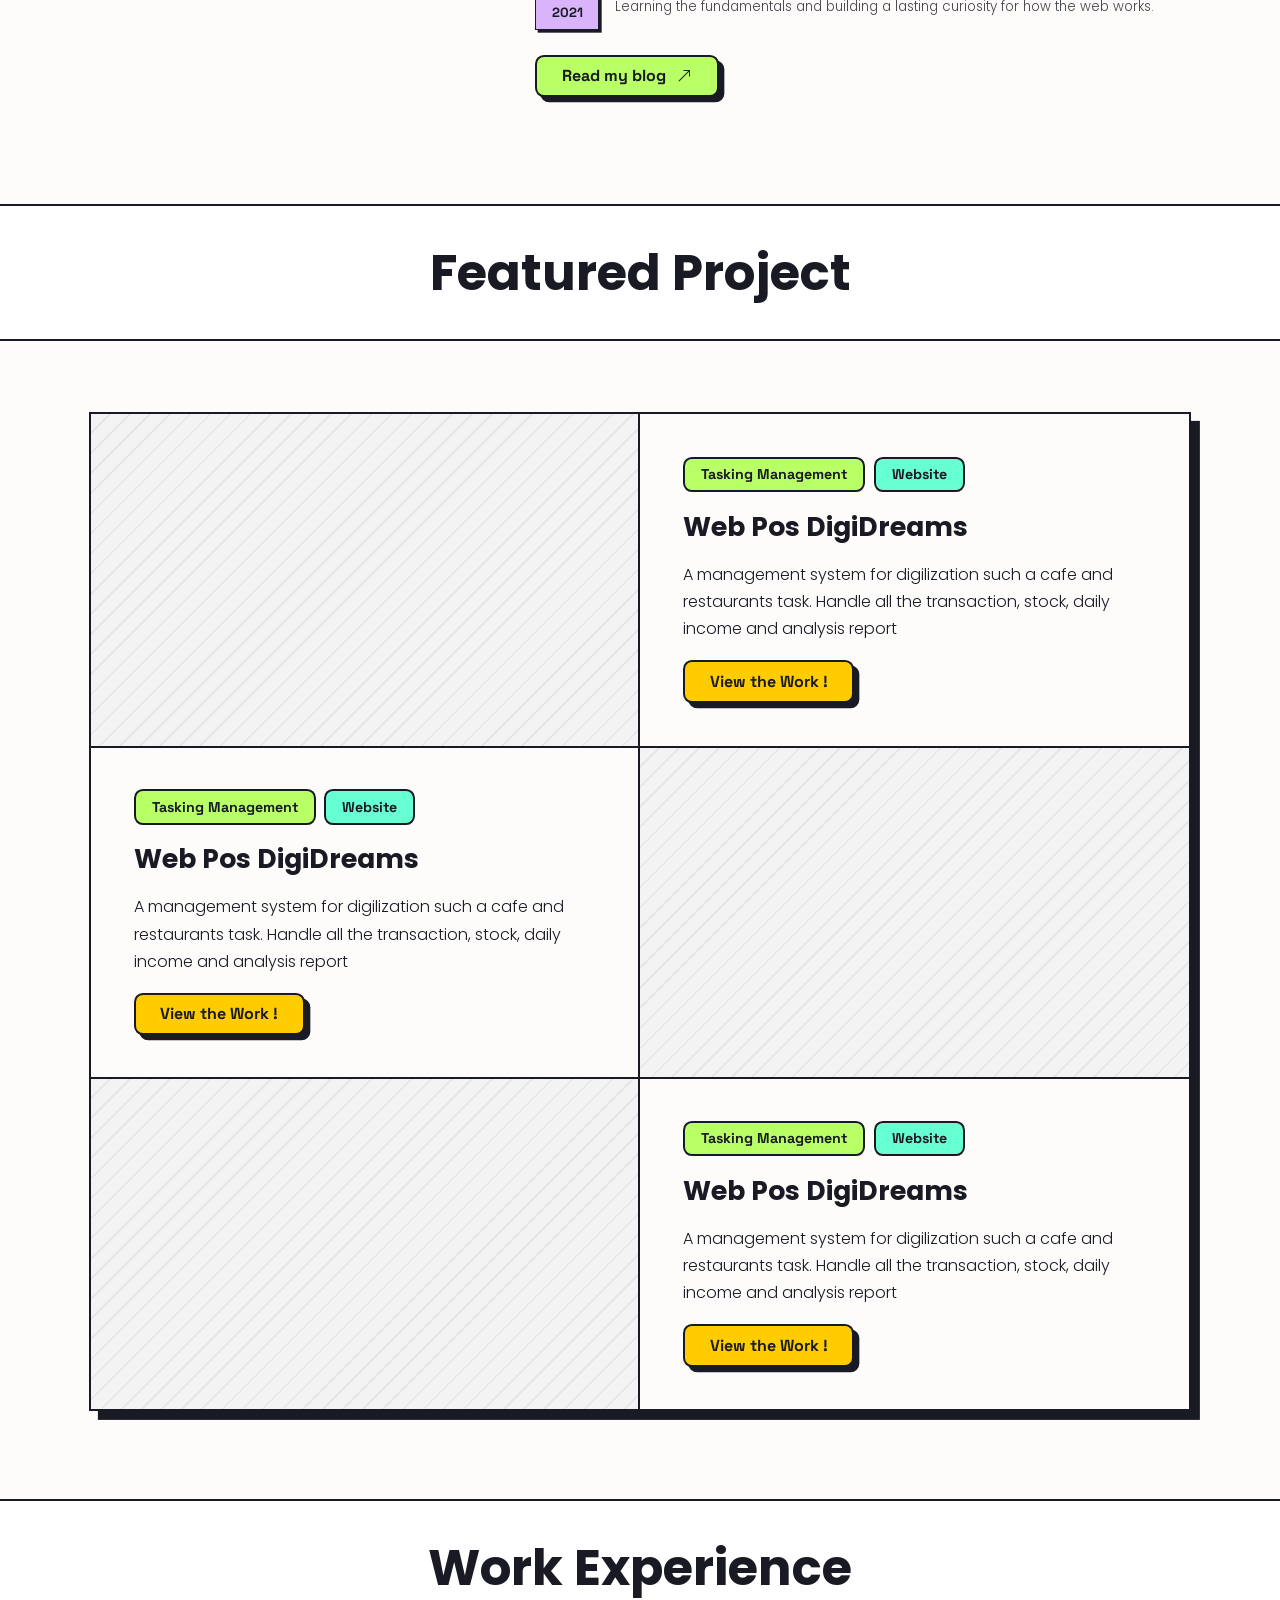
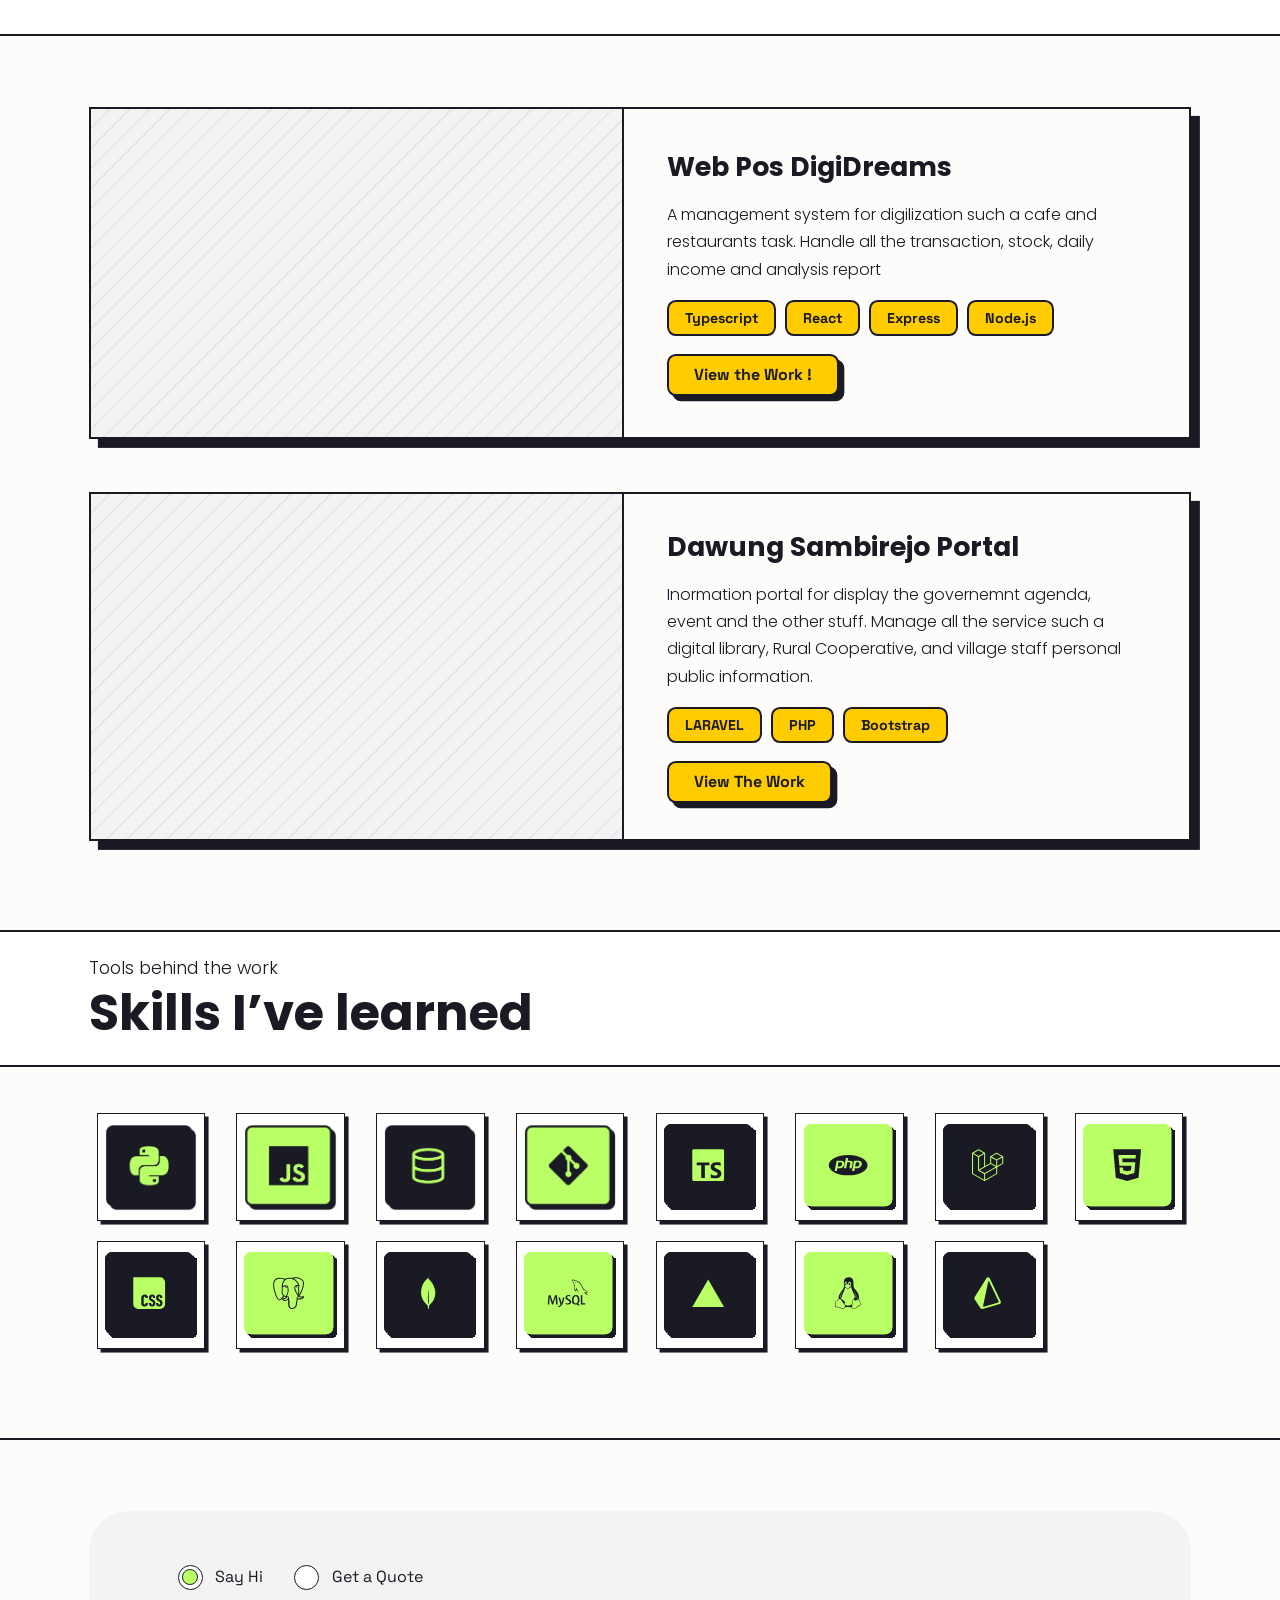
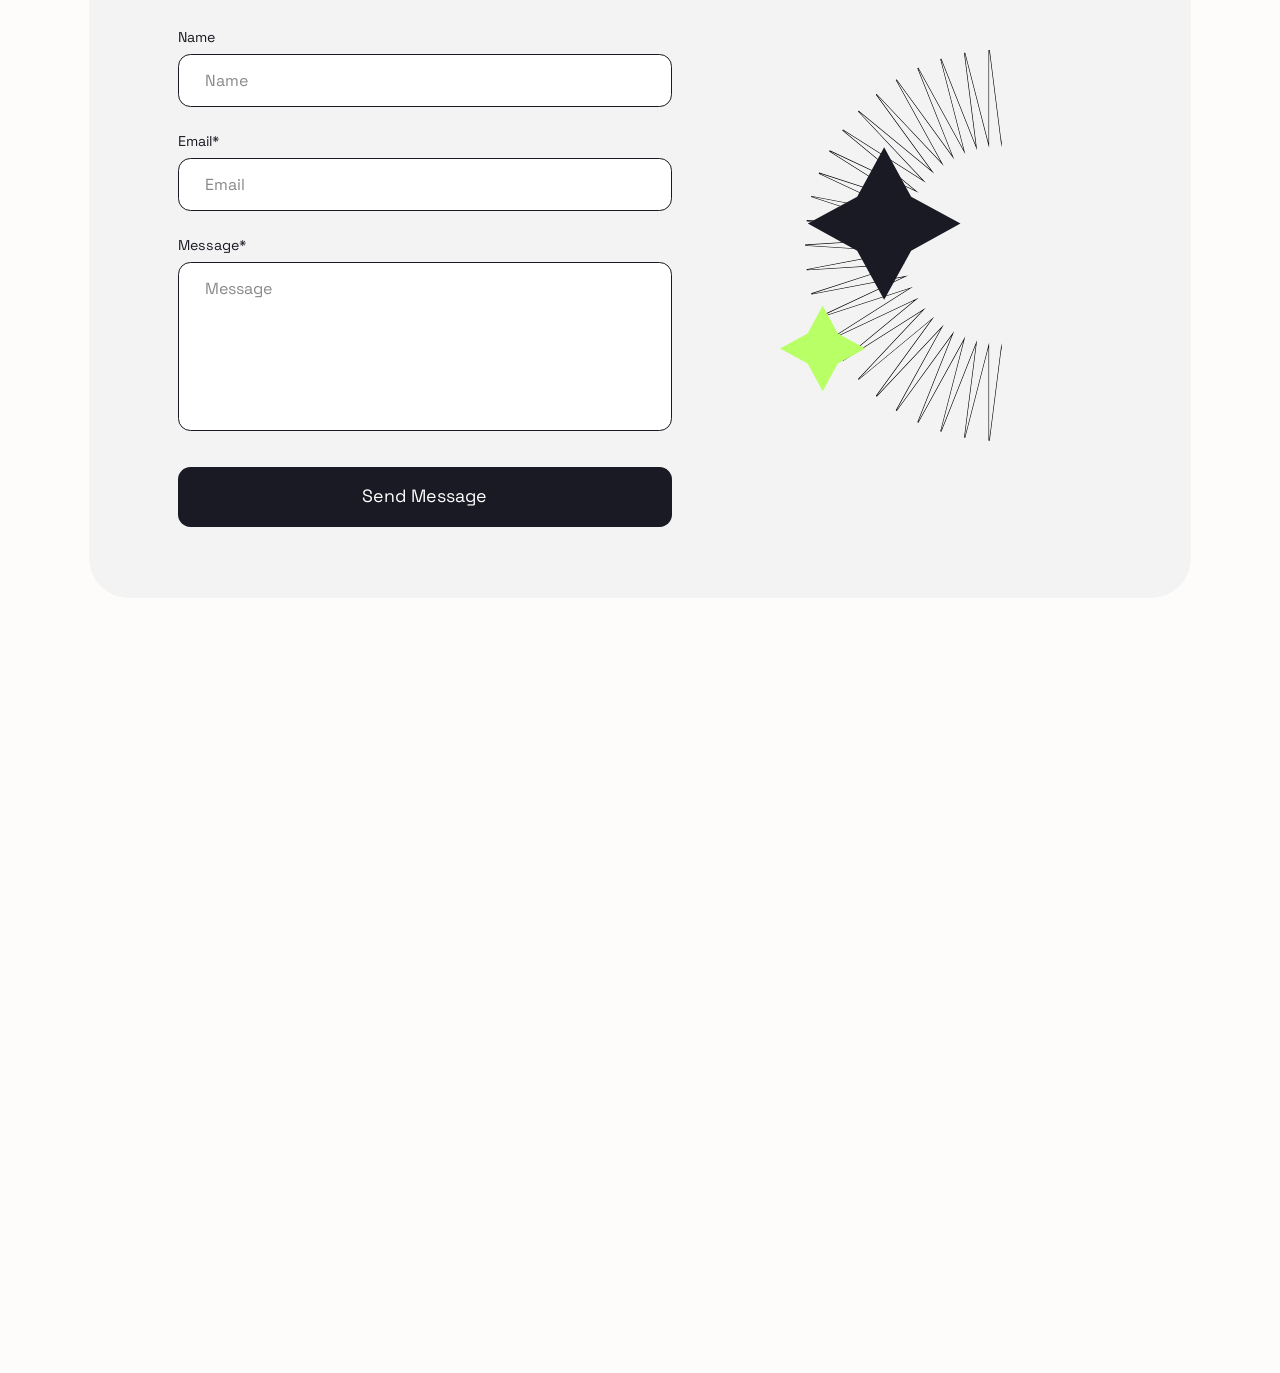
==== commit 71db445d: "fix" ====
--- a/index.html
+++ b/index.html
@@ -167,13 +167,18 @@
     </section>
 
     <!-- SKILLS -->
+    <section class="strip skills-heading">
+      <div class="wrap strip__text">
+        <p class="eyebrow">Tools behind the work</p>
+        <h2 class="title">Skills I’ve learned</h2>
+      </div>
+    </section>
     <section class="skills">
       <div class="wrap">
         <div class="skills__card">
           <img class="skill" src="assets/skill-python.png" width="201" height="189" alt="Python">
+          <img class="skill" src="assets/skill-javascript.png" width="201" height="189" alt="JavaScript">
           <img class="skill" src="assets/skill-database.png" width="200" height="189" alt="SQL / Database">
-          <img class="skill" src="assets/skill-javascript.png" width="201" height="189" alt="JavaScript">
-          <img class="skill" src="assets/skill-git.png" width="200" height="189" alt="Git">
           <img class="skill" src="assets/skill-git.png" width="200" height="189" alt="Git">
           <img class="skill" src="assets/typescript.svg" width="201" height="189" alt="TypeScript">
           <img class="skill" src="assets/php.svg" width="201" height="189" alt="PHP">
--- a/styles.css
+++ b/styles.css
@@ -247,14 +247,25 @@
 /* =========================================================
    Skills
    ========================================================= */
-.skills { padding-bottom: 100px; }
+.skills { padding: 52px 0 100px; }
 .skills__card {
-  display: flex; justify-content: center; gap: 80px; padding: 64px 40px;
-  background: #fff; border: var(--line) solid var(--ink); border-radius: var(--r-lg);
-  box-shadow: var(--shadow-lg);
-}
-.skill { transition: transform .15s; }
-.skill:hover { transform: translate(-3px, -3px); }
+  display: grid; grid-template-columns: repeat(8, minmax(0, 1fr)); justify-items: center;
+  gap: 22px 18px; padding: 0;
+}
+.skill {
+  display: block; width: 100%; max-width: 122px; aspect-ratio: 1; height: auto;
+  object-fit: contain; padding: 8px; background: #fff; border: 2px solid var(--ink);
+  box-shadow: 4px 4px 0 var(--ink); transition: transform .15s, box-shadow .15s;
+}
+.skill:hover { transform: translate(-2px, -2px); box-shadow: 6px 6px 0 var(--ink); }
+@media (max-width: 1000px) {
+  .skills__card { grid-template-columns: repeat(6, minmax(0, 1fr)); gap: 20px 16px; }
+}
+@media (max-width: 600px) {
+  .skills { padding: 36px 0 72px; }
+  .skills__card { grid-template-columns: repeat(4, minmax(0, 1fr)); gap: 16px 12px; }
+  .skill { padding: 6px; }
+}
 
 /* =========================================================
    Contact
